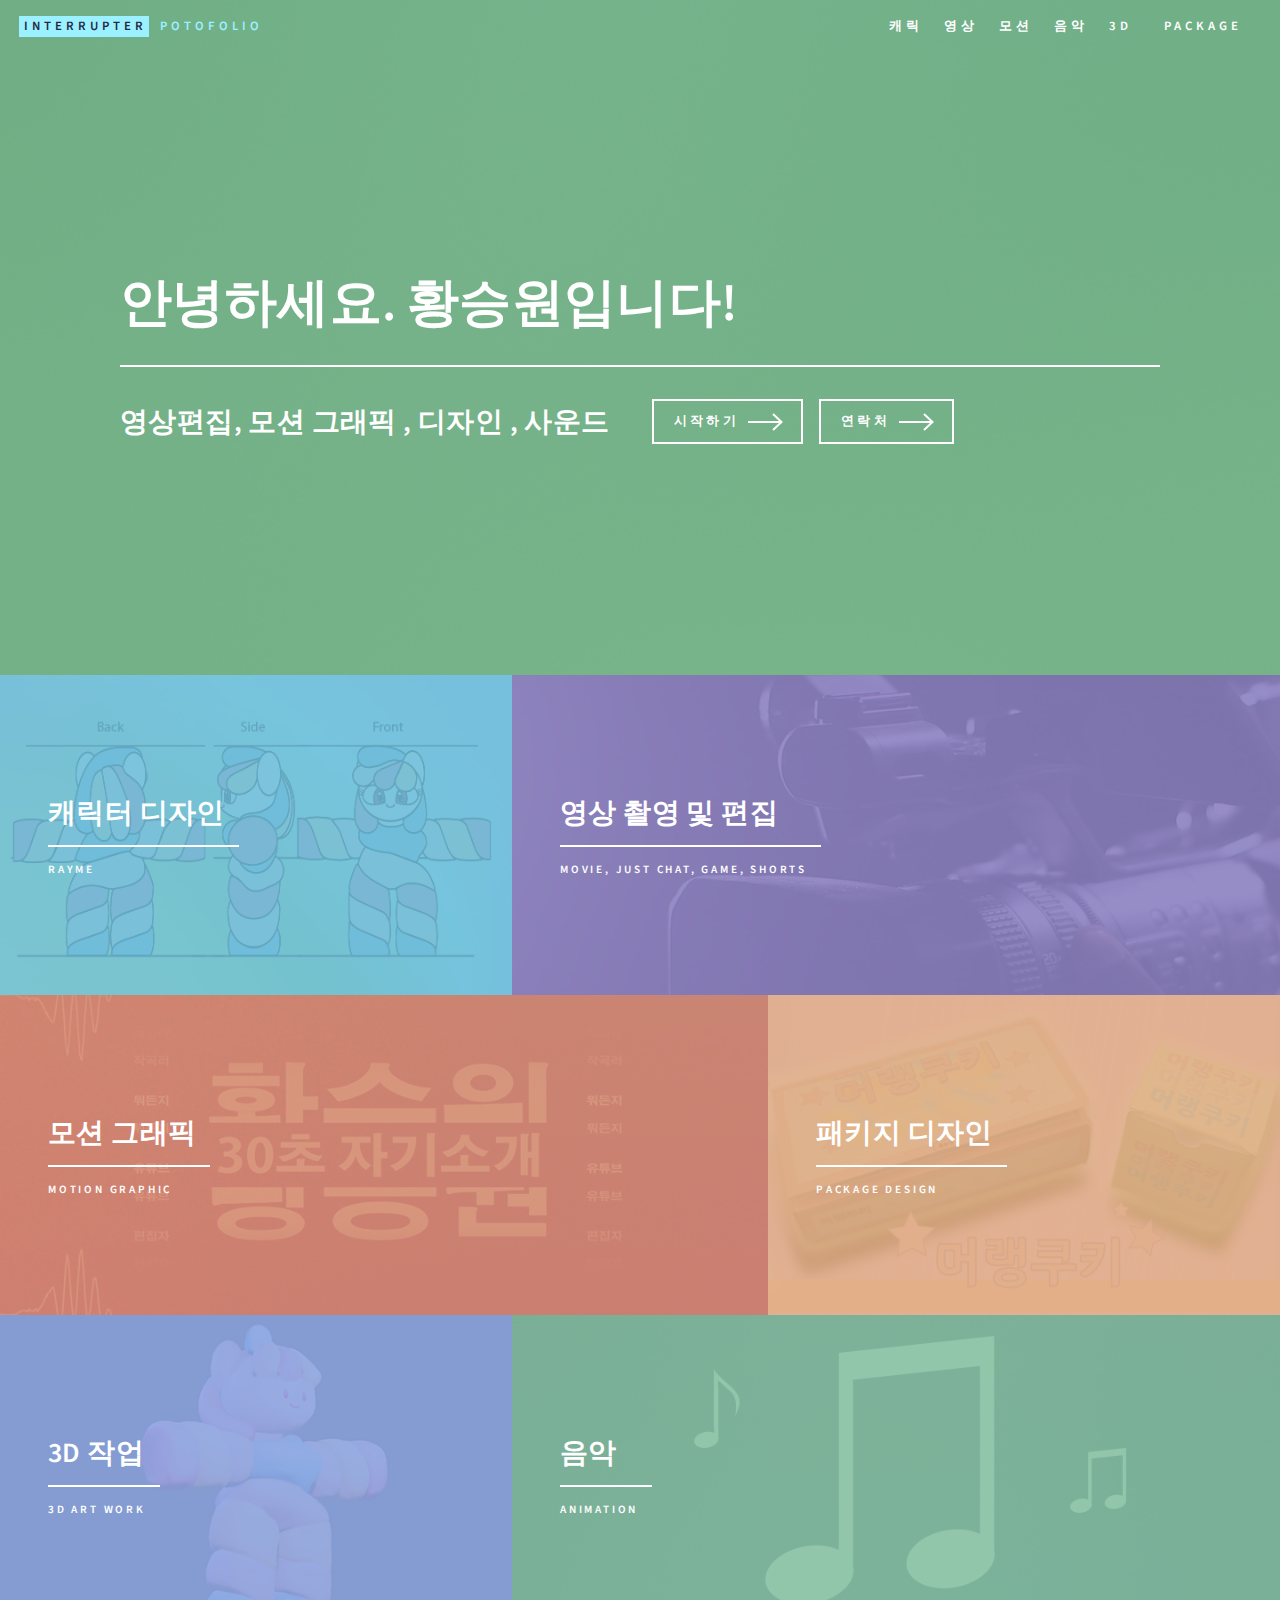
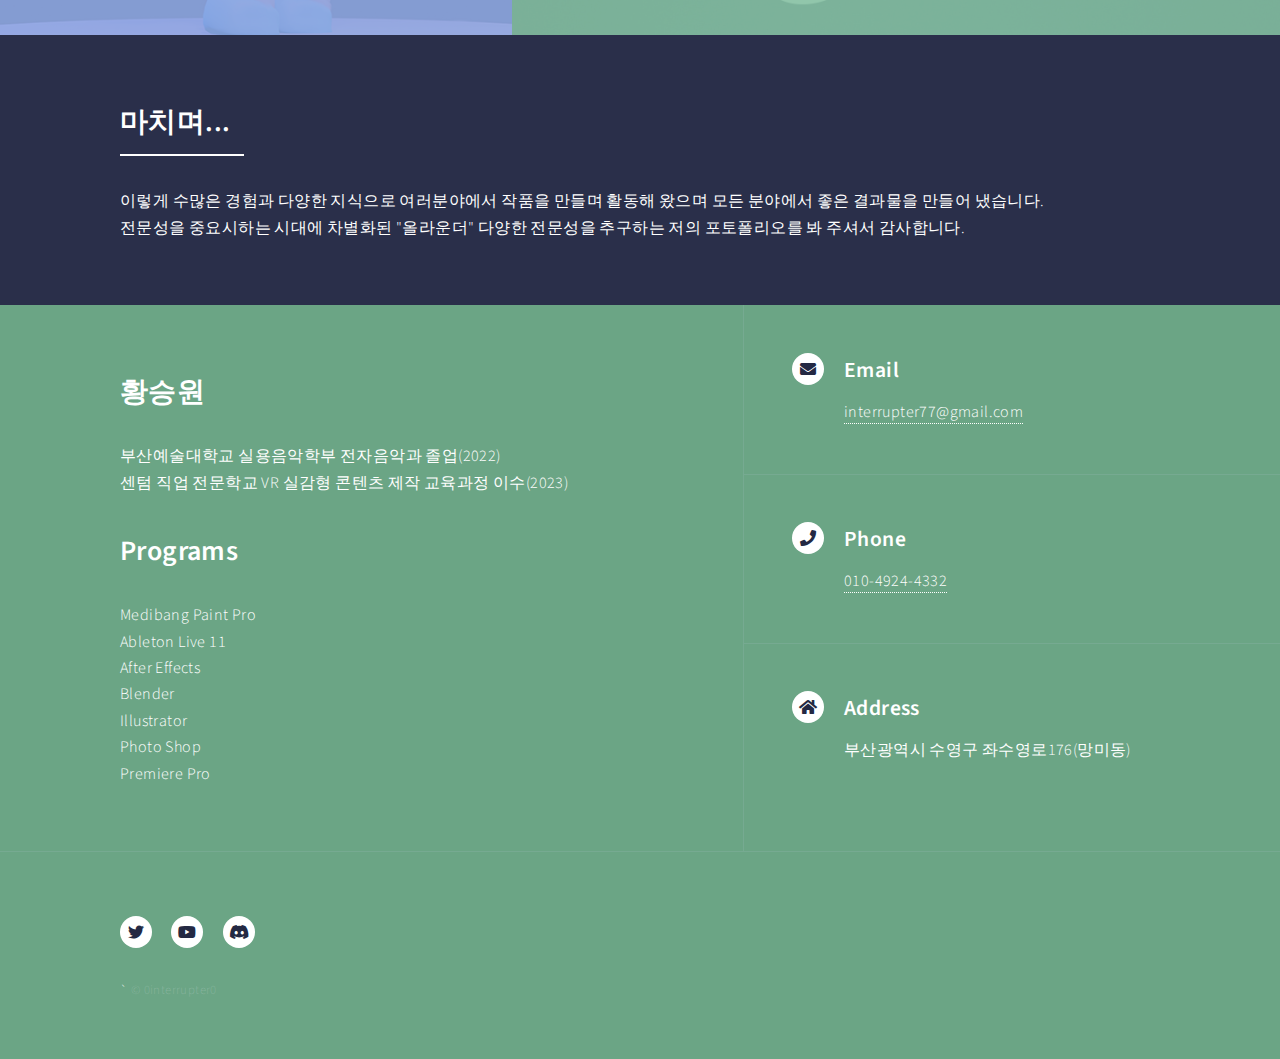
==== index.html @ 04df216f "up" ====
<!DOCTYPE HTML>
<!--
	Forty by HTML5 UP
	html5up.net | @ajlkn
	Free for personal and commercial use under the CCA 3.0 license (html5up.net/license)
-->
<html>
	<head>
		<title>Potofolio</title>
		<meta charset="utf-8" />
		<meta name="viewport" content="width=device-width, initial-scale=1, user-scalable=no" />
		<link rel="stylesheet" href="assets/css/main.css" />
		<noscript><link rel="stylesheet" href="assets/css/noscript.css" /></noscript>
	</head>
	<body class="is-preload">

		<!-- Wrapper -->
			<div id="wrapper">

				<!-- Header -->
					<header id="header" class="alt">
						<a href="index.html" class="logo"><strong>Interrupter</strong> <span>Potofolio</span></a>
						<nav >
						<a href="landing1.html" class="me"><span>캐릭</span></a>
						<a href="landing2.html" class="me"><span>영상</span></a>
						<a href="landing3.html" class="me"><span>모션</span></a>
						<!-- <a href="landing6.html" class="me"><span>음악</span></a> -->
						<a href="landing6.html" class="me"><span>음악</span></a>
						<a href="landing5.html" class="me"><span>3D</span></a>
						<a href="landing4.html" class="me"><span>Package</span></a>

							<a href=""></a>
						</nav>
					</header>

				<!-- Menu -->
					<nav id="menu">
						<ul class="links">
							<li><a href="index.html">Home</a></li>
							<li><a href="landing.html">Landing</a></li>
							<li><a href="generic.html">Generic</a></li>
							<li><a href="elements.html">Elements</a></li>
						</ul>
						<ul class="actions stacked">
							<li><a href="#" class="button primary fit">Get Started</a></li>
							<li><a href="#" class="button fit">Log In</a></li>
						</ul>
					</nav>

				<!-- Banner -->
					<section id="banner" class="major">
						<div class="inner">
							<header class="major">
								<h1>안녕하세요. 황승원입니다!</h1>
							</header>
							<div class="content">
								<h2>영상편집, 모션 그래픽 , 디자인 , 사운드</h2>
								<ul class="actions">
									<li><a href="#one" class="button next scrolly">시작하기</a></li>
									<li><a href="#contact" class="button next scrolly">연락처</a></li>
								</ul>
							</div>
						</div>
					</section>

				<!-- Main -->
					<div id="main">

						<!-- One -->
							<section id="one" class="tiles">
								<article>
									<span class="image">
										<img src="images/pic01.jpg" alt="" />
									</span>
									<header class="major">
										<h3><a href="landing1.html" class="link">캐릭터 디자인</a></h3>
										<p>Rayme</p>
									</header>
								</article>
								<article>
									<span class="image">
										<img src="images/pic02.jpg" alt="" />
									</span>
									<header class="major">
										<h3><a href="landing2.html" class="link">영상 촬영 및 편집</a></h3>
										<p>Movie, Just chat, Game, Shorts </p>
									</header>
								</article>
								<article>
									<span class="image">
										<img src="images/pic03.jpg" alt="" />
									</span>
									<header class="major">
										<h3><a href="landing3.html" class="link">모션 그래픽</a></h3>
										<p>Motion Graphic</p>
									</header>
								</article>
								<article>
									<span class="image">
										<img src="images/pic04.jpg" alt="" />
									</span>
									<header class="major">
										<h3><a href="landing4.html" class="link">패키지 디자인</a></h3>
										<p>Package Design</p>
									</header>
								</article>
								<article>
									<span class="image">
										<img src="images/pic05.jpg" alt="" />
									</span>
									<header class="major">
										<h3><a href="landing5.html" class="link">3D 작업</a></h3>
										<p>3D Art Work</p>
									</header>
								</article>
								<article>
									<span class="image">
										<img src="images/pic06.jpg" alt="" />
									</span>
									<header class="major">
										<h3><a href="landing6
											.html" class="link">음악</a></h3>
										<p>Animation</p>
									</header>
								</article>
							</section>

						<!-- Two -->
							<section id="two">
								<div class="inner">
									<header class="major">
										<h2>마치며...</h2>
									</header>
									<p>이렇게 수많은 경험과 다양한 지식으로 여러분야에서 작품을 만들며 활동해 왔으며 모든 분야에서 좋은 결과물을 만들어 냈습니다. <br>전문성을 중요시하는 시대에 차별화된 "올라운더" 다양한 전문성을 추구하는 저의 포토폴리오를 봐 주셔서 감사합니다.</p>
								</div>
							</section>

					</div>

				<!-- Contact -->
					<section id="contact">
						<div class="inner">
							<section>
								<form method="post" action="#">
									<h2>황승원</h2>
									<p>부산예술대학교 실용음악학부 전자음악과 졸업(2022)<br>센텀 직업 전문학교 VR 실감형 콘텐츠 제작 교육과정 이수(2023)</p>
									<h2>Programs</h2>
									<p>Medibang Paint Pro<br>Ableton Live 11<br>After Effects<br>Blender<br>Illustrator<br>Photo Shop<br>Premiere Pro</p>	
								</form>
							</section>
							<section class="split">
								<section>
									<div class="contact-method">
										<span class="icon solid alt fa-envelope"></span>
										<h3>Email</h3>
										<a class="email" onclick="copyTextToClipboard('interrupter77@gmail.com')">interrupter77@gmail.com</a>
									</div>
								</section>
								<section>
									<div class="contact-method">
										<span class="icon solid alt fa-phone"></span>
										<h3>Phone</h3>
										<a href="#" onclick="copyTextToClipboard('010-4924-4332'); return false;">010-4924-4332</a>
									</div>
								</section>
								<section>
									<div class="contact-method">
										<span class="icon solid alt fa-home"></span>
										<h3>Address</h3>
										<span>부산광역시 수영구 좌수영로176(망미동)</span>
									</div>
								</section>
							</section>
						</div>
					</section>

				<!-- Footer -->
					<footer id="footer">
						<div class="inner">
							<ul class="icons">
								<li><a href="https://twitter.com/0interrupter0" target="_blank" class="icon brands alt fa-twitter"><span class="label">Twitter</span></a></li>
								<li><a href="https://www.youtube.com/@interrupter0" target="_blank" class="icon brands alt fa-youtube"><span class="label">youtube</span></a></li>
								<li><a class="icon brands alt fa-discord"><span class="label">discord</span></a></li>
								<!-- <li><button id="myButton">복사</button></li> -->
							</ul>
							<ul class="copyright">`
								<li>&copy; 0interrupter0</li>
							</ul>
						</div>
					</footer>

			</div>

		<!-- Scripts -->
			<script src="assets/js/jquery.min.js"></script>
			<script src="assets/js/jquery.scrolly.min.js"></script>
			<script src="assets/js/jquery.scrollex.min.js"></script>
			<script src="assets/js/browser.min.js"></script>
			<script src="assets/js/breakpoints.min.js"></script>
			<script src="assets/js/util.js"></script>
			<script src="assets/js/main.js"></script>
			<script>
			document.querySelector(".icon.brands.alt.fa-discord").onclick = () => {
  			window.navigator.clipboard.writeText("Interrupter#1141").then(() => {
    		alert("디스코드 친구 추가 코드 'Interrupter#1141'가 클립보드에 복사되었습니다!");
				  });
				};
			  </script>			
	
	<script>
		function copyTextToClipboard(text) {
			const isMobile = /iPhone|iPad|iPod|Android/i.test(navigator.userAgent);
			
			if (isMobile) {
				window.location.href = "tel:" + text;
			} else {
				navigator.clipboard.writeText(text).then(function() {
					alert("'" + text + "'가 클립보드에 복사되었습니다!");
				}, function(err) {
					console.error('텍스트 복사 실패: ', err);
				});
			}
		}
	</script>

	</body>
</html>
---- assets/css/main.css ----
@import url(fontawesome-all.min.css);
@import url("https://fonts.googleapis.com/css?family=Source+Sans+Pro:300,300italic,600,600italic");

/*
	Forty by HTML5 UP
	html5up.net | @ajlkn
	Free for personal and commercial use under the CCA 3.0 license (html5up.net/license)
*/

video {
	width: 100%; /* 영상의 가로 너비를 100%로 설정 */
	height: auto; /* 세로 높이를 자동으로 조정하여 가로 너비에 맞춤 */
}

html, body, div, span, applet, object,
iframe, h1, h2, h3, h4, h5, h6, p, blockquote,
pre, a, abbr, acronym, address, big, cite,
code, del, dfn, em, img, ins, kbd, q, s, samp,
small, strike, strong, sub, sup, tt, var, b,
u, i, center, dl, dt, dd, ol, ul, li, fieldset,
form, label, legend, table, caption, tbody,
tfoot, thead, tr, th, td, article, aside,
canvas, details, embed, figure, figcaption,
footer, header, hgroup, menu, nav, output, ruby,
section, summary, time, mark, audio, video {
	margin: 0;
	padding: 0;
	border: 0;
	font-size: 100%;
	font: inherit;
	vertical-align: baseline;}

article, aside, details, figcaption, figure,
footer, header, hgroup, menu, nav, section {
	display: block;}

body {
	line-height: 1;
}

ol, ul {
	list-style: none;
}

blockquote, q {
	quotes: none;
}

	blockquote:before, blockquote:after, q:before, q:after {
		content: '';
		content: none;
	}

table {
	border-collapse: collapse;
	border-spacing: 0;
}

body {
	-webkit-text-size-adjust: none;
}

mark {
	background-color: transparent;
	color: inherit;
}

input::-moz-focus-inner {
	border: 0;
	padding: 0;
}

input, select, textarea {
	-moz-appearance: none;
	-webkit-appearance: none;
	-ms-appearance: none;
	appearance: none;
}
.me{
	min-width: 55px;
}
/* Basic */

	@-ms-viewport {
		width: device-width;
	}

	body {
		-ms-overflow-style: scrollbar;
	}

	@media screen and (max-width: 480px) {

		html, body {
			min-width: 320px;
		}

	}

	html {
		box-sizing: border-box;
	}

	*, *:before, *:after {
		box-sizing: inherit;
	}

	body {
		background: #6ba585;
	}

		body.is-preload *, body.is-preload *:before, body.is-preload *:after {
			-moz-animation: none !important;
			-webkit-animation: none !important;
			-ms-animation: none !important;
			animation: none !important;
			-moz-transition: none !important;
			-webkit-transition: none !important;
			-ms-transition: none !important;
			transition: none !important;
		}

/* Type */

	body, input, select, textarea {
		color: #ffffff;
		font-family: "Source Sans Pro", Helvetica, sans-serif;
		font-size: 17pt;
		font-weight: 300;
		letter-spacing: 0.025em;
		line-height: 1.65;
	}

		@media screen and (max-width: 1680px) {

			body, input, select, textarea {
				font-size: 14pt;
			}

		}

		@media screen and (max-width: 1280px) {

			body, input, select, textarea {
				font-size: 12pt;
			}

		}

		@media screen and (max-width: 360px) {

			body, input, select, textarea {
				font-size: 11pt;
			}

		}

	a {
		-moz-transition: color 0.2s ease-in-out, border-bottom-color 0.2s ease-in-out;
		-webkit-transition: color 0.2s ease-in-out, border-bottom-color 0.2s ease-in-out;
		-ms-transition: color 0.2s ease-in-out, border-bottom-color 0.2s ease-in-out;
		transition: color 0.2s ease-in-out, border-bottom-color 0.2s ease-in-out;
		border-bottom: dotted 1px;
		color: inherit;
		text-decoration: none;
	}

		a:hover {
			border-bottom-color: transparent;
			color: #9bf1ff !important;
		}

		a:active {
			color: #53e3fb !important;
		}

	strong, b {
		color: #ffffff;
		font-weight: 600;
	}

	em, i {
		font-style: italic;
	}

	p {
		margin: 0 0 2em 0;
	}

	h1, h2, h3, h4, h5, h6 {
		color: #ffffff;
		font-weight: 600;
		line-height: 1.65;
		margin: 0 0 1em 0;
	}

		h1 a, h2 a, h3 a, h4 a, h5 a, h6 a {
			color: inherit;
			border-bottom: 0;
		}

	h1 {
		font-size: 2.5em;
	}

	h2 {
		font-size: 1.75em;
	}

	h3 {
		font-size: 1.35em;
	}

	h4 {
		font-size: 1.1em;
	}

	h5 {
		font-size: 0.9em;
	}

	h6 {
		font-size: 0.7em;
	}

	@media screen and (max-width: 736px) {

		h1 {
			font-size: 2em;
		}

		h2 {
			font-size: 1.5em;
		}

		h3 {
			font-size: 1.25em;
		}

	}

	sub {
		font-size: 0.8em;
		position: relative;
		top: 0.5em;
	}

	sup {
		font-size: 0.8em;
		position: relative;
		top: -0.5em;
	}

	blockquote {
		border-left: solid 4px rgba(212, 212, 255, 0.1);
		font-style: italic;
		margin: 0 0 2em 0;
		padding: 0.5em 0 0.5em 2em;
	}

	code {
		background: rgba(212, 212, 255, 0.035);
		font-family: "Courier New", monospace;
		font-size: 0.9em;
		margin: 0 0.25em;
		padding: 0.25em 0.65em;
	}

	pre {
		-webkit-overflow-scrolling: touch;
		font-family: "Courier New", monospace;
		font-size: 0.9em;
		margin: 0 0 2em 0;
	}

		pre code {
			display: block;
			line-height: 1.75;
			padding: 1em 1.5em;
			overflow-x: auto;
		}

	hr {
		border: 0;
		border-bottom: solid 1px rgba(212, 212, 255, 0.1);
		margin: 2em 0;
	}

		hr.major {
			margin: 3em 0;
		}

	.align-left {
		text-align: left;
	}

	.align-center {
		text-align: center;
	}

	.align-right {
		text-align: right;
	}

/* Row */

	.row {
		display: flex;
		flex-wrap: wrap;
		box-sizing: border-box;
		align-items: stretch;
	}

		.row > * {
			box-sizing: border-box;
		}

		.row.gtr-uniform > * > :last-child {
			margin-bottom: 0;
		}

		.row.aln-left {
			justify-content: flex-start;
		}

		.row.aln-center {
			justify-content: center;
		}

		.row.aln-right {
			justify-content: flex-end;
		}

		.row.aln-top {
			align-items: flex-start;
		}

		.row.aln-middle {
			align-items: center;
		}

		.row.aln-bottom {
			align-items: flex-end;
		}

		.row > .imp {
			order: -1;
		}

		.row > .col-1 {
			width: 8.33333%;
		}

		.row > .off-1 {
			margin-left: 8.33333%;
		}

		.row > .col-2 {
			width: 16.66667%;
		}

		.row > .off-2 {
			margin-left: 16.66667%;
		}

		.row > .col-3 {
			width: 25%;
		}

		.row > .off-3 {
			margin-left: 25%;
		}

		.row > .col-4 {
			width: 33.33333%;
		}

		.row > .off-4 {
			margin-left: 33.33333%;
		}

		.row > .col-5 {
			width: 41.66667%;
		}

		.row > .off-5 {
			margin-left: 41.66667%;
		}

		.row > .col-6 {
			width: 50%;
		}

		.row > .off-6 {
			margin-left: 50%;
		}

		.row > .col-7 {
			width: 58.33333%;
		}

		.row > .off-7 {
			margin-left: 58.33333%;
		}

		.row > .col-8 {
			width: 66.66667%;
		}

		.row > .off-8 {
			margin-left: 66.66667%;
		}

		.row > .col-9 {
			width: 75%;
		}

		.row > .off-9 {
			margin-left: 75%;
		}

		.row > .col-10 {
			width: 83.33333%;
		}

		.row > .off-10 {
			margin-left: 83.33333%;
		}

		.row > .col-11 {
			width: 91.66667%;
		}

		.row > .off-11 {
			margin-left: 91.66667%;
		}

		.row > .col-12 {
			width: 100%;
		}

		.row > .off-12 {
			margin-left: 100%;
		}

		.row.gtr-0 {
			margin-top: 0;
			margin-left: 0em;
		}

			.row.gtr-0 > * {
				padding: 0 0 0 0em;
			}

			.row.gtr-0.gtr-uniform {
				margin-top: 0em;
			}

				.row.gtr-0.gtr-uniform > * {
					padding-top: 0em;
				}

		.row.gtr-25 {
			margin-top: 0;
			margin-left: -0.5em;
		}

			.row.gtr-25 > * {
				padding: 0 0 0 0.5em;
			}

			.row.gtr-25.gtr-uniform {
				margin-top: -0.5em;
			}

				.row.gtr-25.gtr-uniform > * {
					padding-top: 0.5em;
				}

		.row.gtr-50 {
			margin-top: 0;
			margin-left: -1em;
		}

			.row.gtr-50 > * {
				padding: 0 0 0 1em;
			}

			.row.gtr-50.gtr-uniform {
				margin-top: -1em;
			}

				.row.gtr-50.gtr-uniform > * {
					padding-top: 1em;
				}

		.row {
			margin-top: 0;
			margin-left: -2em;
		}

			.row > * {
				padding: 0 0 0 2em;
			}

			.row.gtr-uniform {
				margin-top: -2em;
			}

				.row.gtr-uniform > * {
					padding-top: 2em;
				}

		.row.gtr-150 {
			margin-top: 0;
			margin-left: -3em;
		}

			.row.gtr-150 > * {
				padding: 0 0 0 3em;
			}

			.row.gtr-150.gtr-uniform {
				margin-top: -3em;
			}

				.row.gtr-150.gtr-uniform > * {
					padding-top: 3em;
				}

		.row.gtr-200 {
			margin-top: 0;
			margin-left: -4em;
		}

			.row.gtr-200 > * {
				padding: 0 0 0 4em;
			}

			.row.gtr-200.gtr-uniform {
				margin-top: -4em;
			}

				.row.gtr-200.gtr-uniform > * {
					padding-top: 4em;
				}

		@media screen and (max-width: 1680px) {

			.row {
				display: flex;
				flex-wrap: wrap;
				box-sizing: border-box;
				align-items: stretch;
			}

				.row > * {
					box-sizing: border-box;
				}

				.row.gtr-uniform > * > :last-child {
					margin-bottom: 0;
				}

				.row.aln-left {
					justify-content: flex-start;
				}

				.row.aln-center {
					justify-content: center;
				}

				.row.aln-right {
					justify-content: flex-end;
				}

				.row.aln-top {
					align-items: flex-start;
				}

				.row.aln-middle {
					align-items: center;
				}

				.row.aln-bottom {
					align-items: flex-end;
				}

				.row > .imp-xlarge {
					order: -1;
				}

				.row > .col-1-xlarge {
					width: 8.33333%;
				}

				.row > .off-1-xlarge {
					margin-left: 8.33333%;
				}

				.row > .col-2-xlarge {
					width: 16.66667%;
				}

				.row > .off-2-xlarge {
					margin-left: 16.66667%;
				}

				.row > .col-3-xlarge {
					width: 25%;
				}

				.row > .off-3-xlarge {
					margin-left: 25%;
				}

				.row > .col-4-xlarge {
					width: 33.33333%;
				}

				.row > .off-4-xlarge {
					margin-left: 33.33333%;
				}

				.row > .col-5-xlarge {
					width: 41.66667%;
				}

				.row > .off-5-xlarge {
					margin-left: 41.66667%;
				}

				.row > .col-6-xlarge {
					width: 50%;
				}

				.row > .off-6-xlarge {
					margin-left: 50%;
				}

				.row > .col-7-xlarge {
					width: 58.33333%;
				}

				.row > .off-7-xlarge {
					margin-left: 58.33333%;
				}

				.row > .col-8-xlarge {
					width: 66.66667%;
				}

				.row > .off-8-xlarge {
					margin-left: 66.66667%;
				}

				.row > .col-9-xlarge {
					width: 75%;
				}

				.row > .off-9-xlarge {
					margin-left: 75%;
				}

				.row > .col-10-xlarge {
					width: 83.33333%;
				}

				.row > .off-10-xlarge {
					margin-left: 83.33333%;
				}

				.row > .col-11-xlarge {
					width: 91.66667%;
				}

				.row > .off-11-xlarge {
					margin-left: 91.66667%;
				}

				.row > .col-12-xlarge {
					width: 100%;
				}

				.row > .off-12-xlarge {
					margin-left: 100%;
				}

				.row.gtr-0 {
					margin-top: 0;
					margin-left: 0em;
				}

					.row.gtr-0 > * {
						padding: 0 0 0 0em;
					}

					.row.gtr-0.gtr-uniform {
						margin-top: 0em;
					}

						.row.gtr-0.gtr-uniform > * {
							padding-top: 0em;
						}

				.row.gtr-25 {
					margin-top: 0;
					margin-left: -0.5em;
				}

					.row.gtr-25 > * {
						padding: 0 0 0 0.5em;
					}

					.row.gtr-25.gtr-uniform {
						margin-top: -0.5em;
					}

						.row.gtr-25.gtr-uniform > * {
							padding-top: 0.5em;
						}

				.row.gtr-50 {
					margin-top: 0;
					margin-left: -1em;
				}

					.row.gtr-50 > * {
						padding: 0 0 0 1em;
					}

					.row.gtr-50.gtr-uniform {
						margin-top: -1em;
					}

						.row.gtr-50.gtr-uniform > * {
							padding-top: 1em;
						}

				.row {
					margin-top: 0;
					margin-left: -2em;
				}

					.row > * {
						padding: 0 0 0 2em;
					}

					.row.gtr-uniform {
						margin-top: -2em;
					}

						.row.gtr-uniform > * {
							padding-top: 2em;
						}

				.row.gtr-150 {
					margin-top: 0;
					margin-left: -3em;
				}

					.row.gtr-150 > * {
						padding: 0 0 0 3em;
					}

					.row.gtr-150.gtr-uniform {
						margin-top: -3em;
					}

						.row.gtr-150.gtr-uniform > * {
							padding-top: 3em;
						}

				.row.gtr-200 {
					margin-top: 0;
					margin-left: -4em;
				}

					.row.gtr-200 > * {
						padding: 0 0 0 4em;
					}

					.row.gtr-200.gtr-uniform {
						margin-top: -4em;
					}

						.row.gtr-200.gtr-uniform > * {
							padding-top: 4em;
						}

		}

		@media screen and (max-width: 1280px) {

			.row {
				display: flex;
				flex-wrap: wrap;
				box-sizing: border-box;
				align-items: stretch;
			}

				.row > * {
					box-sizing: border-box;
				}

				.row.gtr-uniform > * > :last-child {
					margin-bottom: 0;
				}

				.row.aln-left {
					justify-content: flex-start;
				}

				.row.aln-center {
					justify-content: center;
				}

				.row.aln-right {
					justify-content: flex-end;
				}

				.row.aln-top {
					align-items: flex-start;
				}

				.row.aln-middle {
					align-items: center;
				}

				.row.aln-bottom {
					align-items: flex-end;
				}

				.row > .imp-large {
					order: -1;
				}

				.row > .col-1-large {
					width: 8.33333%;
				}

				.row > .off-1-large {
					margin-left: 8.33333%;
				}

				.row > .col-2-large {
					width: 16.66667%;
				}

				.row > .off-2-large {
					margin-left: 16.66667%;
				}

				.row > .col-3-large {
					width: 25%;
				}

				.row > .off-3-large {
					margin-left: 25%;
				}

				.row > .col-4-large {
					width: 33.33333%;
				}

				.row > .off-4-large {
					margin-left: 33.33333%;
				}

				.row > .col-5-large {
					width: 41.66667%;
				}

				.row > .off-5-large {
					margin-left: 41.66667%;
				}

				.row > .col-6-large {
					width: 50%;
				}

				.row > .off-6-large {
					margin-left: 50%;
				}

				.row > .col-7-large {
					width: 58.33333%;
				}

				.row > .off-7-large {
					margin-left: 58.33333%;
				}

				.row > .col-8-large {
					width: 66.66667%;
				}

				.row > .off-8-large {
					margin-left: 66.66667%;
				}

				.row > .col-9-large {
					width: 75%;
				}

				.row > .off-9-large {
					margin-left: 75%;
				}

				.row > .col-10-large {
					width: 83.33333%;
				}

				.row > .off-10-large {
					margin-left: 83.33333%;
				}

				.row > .col-11-large {
					width: 91.66667%;
				}

				.row > .off-11-large {
					margin-left: 91.66667%;
				}

				.row > .col-12-large {
					width: 100%;
				}

				.row > .off-12-large {
					margin-left: 100%;
				}

				.row.gtr-0 {
					margin-top: 0;
					margin-left: 0em;
				}

					.row.gtr-0 > * {
						padding: 0 0 0 0em;
					}

					.row.gtr-0.gtr-uniform {
						margin-top: 0em;
					}

						.row.gtr-0.gtr-uniform > * {
							padding-top: 0em;
						}

				.row.gtr-25 {
					margin-top: 0;
					margin-left: -0.375em;
				}

					.row.gtr-25 > * {
						padding: 0 0 0 0.375em;
					}

					.row.gtr-25.gtr-uniform {
						margin-top: -0.375em;
					}

						.row.gtr-25.gtr-uniform > * {
							padding-top: 0.375em;
						}

				.row.gtr-50 {
					margin-top: 0;
					margin-left: -0.75em;
				}

					.row.gtr-50 > * {
						padding: 0 0 0 0.75em;
					}

					.row.gtr-50.gtr-uniform {
						margin-top: -0.75em;
					}

						.row.gtr-50.gtr-uniform > * {
							padding-top: 0.75em;
						}

				.row {
					margin-top: 0;
					margin-left: -1.5em;
				}

					.row > * {
						padding: 0 0 0 1.5em;
					}

					.row.gtr-uniform {
						margin-top: -1.5em;
					}

						.row.gtr-uniform > * {
							padding-top: 1.5em;
						}

				.row.gtr-150 {
					margin-top: 0;
					margin-left: -2.25em;
				}

					.row.gtr-150 > * {
						padding: 0 0 0 2.25em;
					}

					.row.gtr-150.gtr-uniform {
						margin-top: -2.25em;
					}

						.row.gtr-150.gtr-uniform > * {
							padding-top: 2.25em;
						}

				.row.gtr-200 {
					margin-top: 0;
					margin-left: -3em;
				}

					.row.gtr-200 > * {
						padding: 0 0 0 3em;
					}

					.row.gtr-200.gtr-uniform {
						margin-top: -3em;
					}

						.row.gtr-200.gtr-uniform > * {
							padding-top: 3em;
						}

		}

		@media screen and (max-width: 980px) {

			.row {
				display: flex;
				flex-wrap: wrap;
				box-sizing: border-box;
				align-items: stretch;
			}

				.row > * {
					box-sizing: border-box;
				}

				.row.gtr-uniform > * > :last-child {
					margin-bottom: 0;
				}

				.row.aln-left {
					justify-content: flex-start;
				}

				.row.aln-center {
					justify-content: center;
				}

				.row.aln-right {
					justify-content: flex-end;
				}

				.row.aln-top {
					align-items: flex-start;
				}

				.row.aln-middle {
					align-items: center;
				}

				.row.aln-bottom {
					align-items: flex-end;
				}

				.row > .imp-medium {
					order: -1;
				}

				.row > .col-1-medium {
					width: 8.33333%;
				}

				.row > .off-1-medium {
					margin-left: 8.33333%;
				}

				.row > .col-2-medium {
					width: 16.66667%;
				}

				.row > .off-2-medium {
					margin-left: 16.66667%;
				}

				.row > .col-3-medium {
					width: 25%;
				}

				.row > .off-3-medium {
					margin-left: 25%;
				}

				.row > .col-4-medium {
					width: 33.33333%;
				}

				.row > .off-4-medium {
					margin-left: 33.33333%;
				}

				.row > .col-5-medium {
					width: 41.66667%;
				}

				.row > .off-5-medium {
					margin-left: 41.66667%;
				}

				.row > .col-6-medium {
					width: 50%;
				}

				.row > .off-6-medium {
					margin-left: 50%;
				}

				.row > .col-7-medium {
					width: 58.33333%;
				}

				.row > .off-7-medium {
					margin-left: 58.33333%;
				}

				.row > .col-8-medium {
					width: 66.66667%;
				}

				.row > .off-8-medium {
					margin-left: 66.66667%;
				}

				.row > .col-9-medium {
					width: 75%;
				}

				.row > .off-9-medium {
					margin-left: 75%;
				}

				.row > .col-10-medium {
					width: 83.33333%;
				}

				.row > .off-10-medium {
					margin-left: 83.33333%;
				}

				.row > .col-11-medium {
					width: 91.66667%;
				}

				.row > .off-11-medium {
					margin-left: 91.66667%;
				}

				.row > .col-12-medium {
					width: 100%;
				}

				.row > .off-12-medium {
					margin-left: 100%;
				}

				.row.gtr-0 {
					margin-top: 0;
					margin-left: 0em;
				}

					.row.gtr-0 > * {
						padding: 0 0 0 0em;
					}

					.row.gtr-0.gtr-uniform {
						margin-top: 0em;
					}

						.row.gtr-0.gtr-uniform > * {
							padding-top: 0em;
						}

				.row.gtr-25 {
					margin-top: 0;
					margin-left: -0.375em;
				}

					.row.gtr-25 > * {
						padding: 0 0 0 0.375em;
					}

					.row.gtr-25.gtr-uniform {
						margin-top: -0.375em;
					}

						.row.gtr-25.gtr-uniform > * {
							padding-top: 0.375em;
						}

				.row.gtr-50 {
					margin-top: 0;
					margin-left: -0.75em;
				}

					.row.gtr-50 > * {
						padding: 0 0 0 0.75em;
					}

					.row.gtr-50.gtr-uniform {
						margin-top: -0.75em;
					}

						.row.gtr-50.gtr-uniform > * {
							padding-top: 0.75em;
						}

				.row {
					margin-top: 0;
					margin-left: -1.5em;
				}

					.row > * {
						padding: 0 0 0 1.5em;
					}

					.row.gtr-uniform {
						margin-top: -1.5em;
					}

						.row.gtr-uniform > * {
							padding-top: 1.5em;
						}

				.row.gtr-150 {
					margin-top: 0;
					margin-left: -2.25em;
				}

					.row.gtr-150 > * {
						padding: 0 0 0 2.25em;
					}

					.row.gtr-150.gtr-uniform {
						margin-top: -2.25em;
					}

						.row.gtr-150.gtr-uniform > * {
							padding-top: 2.25em;
						}

				.row.gtr-200 {
					margin-top: 0;
					margin-left: -3em;
				}

					.row.gtr-200 > * {
						padding: 0 0 0 3em;
					}

					.row.gtr-200.gtr-uniform {
						margin-top: -3em;
					}

						.row.gtr-200.gtr-uniform > * {
							padding-top: 3em;
						}

		}

		@media screen and (max-width: 736px) {

			.row {
				display: flex;
				flex-wrap: wrap;
				box-sizing: border-box;
				align-items: stretch;
			}

				.row > * {
					box-sizing: border-box;
				}

				.row.gtr-uniform > * > :last-child {
					margin-bottom: 0;
				}

				.row.aln-left {
					justify-content: flex-start;
				}

				.row.aln-center {
					justify-content: center;
				}

				.row.aln-right {
					justify-content: flex-end;
				}

				.row.aln-top {
					align-items: flex-start;
				}

				.row.aln-middle {
					align-items: center;
				}

				.row.aln-bottom {
					align-items: flex-end;
				}

				.row > .imp-small {
					order: -1;
				}

				.row > .col-1-small {
					width: 8.33333%;
				}

				.row > .off-1-small {
					margin-left: 8.33333%;
				}

				.row > .col-2-small {
					width: 16.66667%;
				}

				.row > .off-2-small {
					margin-left: 16.66667%;
				}

				.row > .col-3-small {
					width: 25%;
				}

				.row > .off-3-small {
					margin-left: 25%;
				}

				.row > .col-4-small {
					width: 33.33333%;
				}

				.row > .off-4-small {
					margin-left: 33.33333%;
				}

				.row > .col-5-small {
					width: 41.66667%;
				}

				.row > .off-5-small {
					margin-left: 41.66667%;
				}

				.row > .col-6-small {
					width: 50%;
				}

				.row > .off-6-small {
					margin-left: 50%;
				}

				.row > .col-7-small {
					width: 58.33333%;
				}

				.row > .off-7-small {
					margin-left: 58.33333%;
				}

				.row > .col-8-small {
					width: 66.66667%;
				}

				.row > .off-8-small {
					margin-left: 66.66667%;
				}

				.row > .col-9-small {
					width: 75%;
				}

				.row > .off-9-small {
					margin-left: 75%;
				}

				.row > .col-10-small {
					width: 83.33333%;
				}

				.row > .off-10-small {
					margin-left: 83.33333%;
				}

				.row > .col-11-small {
					width: 91.66667%;
				}

				.row > .off-11-small {
					margin-left: 91.66667%;
				}

				.row > .col-12-small {
					width: 100%;
				}

				.row > .off-12-small {
					margin-left: 100%;
				}

				.row.gtr-0 {
					margin-top: 0;
					margin-left: 0em;
				}

					.row.gtr-0 > * {
						padding: 0 0 0 0em;
					}

					.row.gtr-0.gtr-uniform {
						margin-top: 0em;
					}

						.row.gtr-0.gtr-uniform > * {
							padding-top: 0em;
						}

				.row.gtr-25 {
					margin-top: 0;
					margin-left: -0.3125em;
				}

					.row.gtr-25 > * {
						padding: 0 0 0 0.3125em;
					}

					.row.gtr-25.gtr-uniform {
						margin-top: -0.3125em;
					}

						.row.gtr-25.gtr-uniform > * {
							padding-top: 0.3125em;
						}

				.row.gtr-50 {
					margin-top: 0;
					margin-left: -0.625em;
				}

					.row.gtr-50 > * {
						padding: 0 0 0 0.625em;
					}

					.row.gtr-50.gtr-uniform {
						margin-top: -0.625em;
					}

						.row.gtr-50.gtr-uniform > * {
							padding-top: 0.625em;
						}

				.row {
					margin-top: 0;
					margin-left: -1.25em;
				}

					.row > * {
						padding: 0 0 0 1.25em;
					}

					.row.gtr-uniform {
						margin-top: -1.25em;
					}

						.row.gtr-uniform > * {
							padding-top: 1.25em;
						}

				.row.gtr-150 {
					margin-top: 0;
					margin-left: -1.875em;
				}

					.row.gtr-150 > * {
						padding: 0 0 0 1.875em;
					}

					.row.gtr-150.gtr-uniform {
						margin-top: -1.875em;
					}

						.row.gtr-150.gtr-uniform > * {
							padding-top: 1.875em;
						}

				.row.gtr-200 {
					margin-top: 0;
					margin-left: -2.5em;
				}

					.row.gtr-200 > * {
						padding: 0 0 0 2.5em;
					}

					.row.gtr-200.gtr-uniform {
						margin-top: -2.5em;
					}

						.row.gtr-200.gtr-uniform > * {
							padding-top: 2.5em;
						}

		}

		@media screen and (max-width: 480px) {

			.row {
				display: flex;
				flex-wrap: wrap;
				box-sizing: border-box;
				align-items: stretch;
			}

				.row > * {
					box-sizing: border-box;
				}

				.row.gtr-uniform > * > :last-child {
					margin-bottom: 0;
				}

				.row.aln-left {
					justify-content: flex-start;
				}

				.row.aln-center {
					justify-content: center;
				}

				.row.aln-right {
					justify-content: flex-end;
				}

				.row.aln-top {
					align-items: flex-start;
				}

				.row.aln-middle {
					align-items: center;
				}

				.row.aln-bottom {
					align-items: flex-end;
				}

				.row > .imp-xsmall {
					order: -1;
				}

				.row > .col-1-xsmall {
					width: 8.33333%;
				}

				.row > .off-1-xsmall {
					margin-left: 8.33333%;
				}

				.row > .col-2-xsmall {
					width: 16.66667%;
				}

				.row > .off-2-xsmall {
					margin-left: 16.66667%;
				}

				.row > .col-3-xsmall {
					width: 25%;
				}

				.row > .off-3-xsmall {
					margin-left: 25%;
				}

				.row > .col-4-xsmall {
					width: 33.33333%;
				}

				.row > .off-4-xsmall {
					margin-left: 33.33333%;
				}

				.row > .col-5-xsmall {
					width: 41.66667%;
				}

				.row > .off-5-xsmall {
					margin-left: 41.66667%;
				}

				.row > .col-6-xsmall {
					width: 50%;
				}

				.row > .off-6-xsmall {
					margin-left: 50%;
				}

				.row > .col-7-xsmall {
					width: 58.33333%;
				}

				.row > .off-7-xsmall {
					margin-left: 58.33333%;
				}

				.row > .col-8-xsmall {
					width: 66.66667%;
				}

				.row > .off-8-xsmall {
					margin-left: 66.66667%;
				}

				.row > .col-9-xsmall {
					width: 75%;
				}

				.row > .off-9-xsmall {
					margin-left: 75%;
				}

				.row > .col-10-xsmall {
					width: 83.33333%;
				}

				.row > .off-10-xsmall {
					margin-left: 83.33333%;
				}

				.row > .col-11-xsmall {
					width: 91.66667%;
				}

				.row > .off-11-xsmall {
					margin-left: 91.66667%;
				}

				.row > .col-12-xsmall {
					width: 100%;
				}

				.row > .off-12-xsmall {
					margin-left: 100%;
				}

				.row.gtr-0 {
					margin-top: 0;
					margin-left: 0em;
				}

					.row.gtr-0 > * {
						padding: 0 0 0 0em;
					}

					.row.gtr-0.gtr-uniform {
						margin-top: 0em;
					}

						.row.gtr-0.gtr-uniform > * {
							padding-top: 0em;
						}

				.row.gtr-25 {
					margin-top: 0;
					margin-left: -0.3125em;
				}

					.row.gtr-25 > * {
						padding: 0 0 0 0.3125em;
					}

					.row.gtr-25.gtr-uniform {
						margin-top: -0.3125em;
					}

						.row.gtr-25.gtr-uniform > * {
							padding-top: 0.3125em;
						}

				.row.gtr-50 {
					margin-top: 0;
					margin-left: -0.625em;
				}

					.row.gtr-50 > * {
						padding: 0 0 0 0.625em;
					}

					.row.gtr-50.gtr-uniform {
						margin-top: -0.625em;
					}

						.row.gtr-50.gtr-uniform > * {
							padding-top: 0.625em;
						}

				.row {
					margin-top: 0;
					margin-left: -1.25em;
				}

					.row > * {
						padding: 0 0 0 1.25em;
					}

					.row.gtr-uniform {
						margin-top: -1.25em;
					}

						.row.gtr-uniform > * {
							padding-top: 1.25em;
						}

				.row.gtr-150 {
					margin-top: 0;
					margin-left: -1.875em;
				}

					.row.gtr-150 > * {
						padding: 0 0 0 1.875em;
					}

					.row.gtr-150.gtr-uniform {
						margin-top: -1.875em;
					}

						.row.gtr-150.gtr-uniform > * {
							padding-top: 1.875em;
						}

				.row.gtr-200 {
					margin-top: 0;
					margin-left: -2.5em;
				}

					.row.gtr-200 > * {
						padding: 0 0 0 2.5em;
					}

					.row.gtr-200.gtr-uniform {
						margin-top: -2.5em;
					}

						.row.gtr-200.gtr-uniform > * {
							padding-top: 2.5em;
						}

		}

/* Section/Article */

	section.special, article.special {
		text-align: center;
	}

	header.major {
		width: -moz-max-content;
		width: -webkit-max-content;
		width: -ms-max-content;
		width: max-content;
		margin-bottom: 2em;
	}

		header.major > :first-child {
			margin-bottom: 0;
			width: calc(100% + 0.5em);
		}

			header.major > :first-child:after {
				content: '';
				background-color: #ffffff;
				display: block;
				height: 2px;
				margin: 0.325em 0 0.5em 0;
				width: 100%;
			}

		header.major > p {
			font-size: 0.7em;
			font-weight: 600;
			letter-spacing: 0.25em;
			margin-bottom: 0;
			text-transform: uppercase;
		}

		body.is-ie header.major > :first-child:after {
			max-width: 9em;
		}

		body.is-ie header.major > h1:after {
			max-width: 100% !important;
		}

	@media screen and (max-width: 736px) {

		header.major > p br {
			display: none;
		}

	}

/* Form */

	form {
		margin: 0 0 2em 0;
	}

		form > :last-child {
			margin-bottom: 0;
		}

		form > .fields {
			display: -moz-flex;
			display: -webkit-flex;
			display: -ms-flex;
			display: flex;
			-moz-flex-wrap: wrap;
			-webkit-flex-wrap: wrap;
			-ms-flex-wrap: wrap;
			flex-wrap: wrap;
			width: calc(100% + 3em);
			margin: -1.5em 0 2em -1.5em;
		}

			form > .fields > .field {
				-moz-flex-grow: 0;
				-webkit-flex-grow: 0;
				-ms-flex-grow: 0;
				flex-grow: 0;
				-moz-flex-shrink: 0;
				-webkit-flex-shrink: 0;
				-ms-flex-shrink: 0;
				flex-shrink: 0;
				padding: 1.5em 0 0 1.5em;
				width: calc(100% - 1.5em);
			}

				form > .fields > .field.half {
					width: calc(50% - 0.75em);
				}

				form > .fields > .field.third {
					width: calc(100%/3 - 0.5em);
				}

				form > .fields > .field.quarter {
					width: calc(25% - 0.375em);
				}

		@media screen and (max-width: 480px) {

			form > .fields {
				width: calc(100% + 3em);
				margin: -1.5em 0 2em -1.5em;
			}

				form > .fields > .field {
					padding: 1.5em 0 0 1.5em;
					width: calc(100% - 1.5em);
				}

					form > .fields > .field.half {
						width: calc(100% - 1.5em);
					}

					form > .fields > .field.third {
						width: calc(100% - 1.5em);
					}

					form > .fields > .field.quarter {
						width: calc(100% - 1.5em);
					}

		}

	label {
		color: #ffffff;
		display: block;
		font-size: 0.8em;
		font-weight: 600;
		letter-spacing: 0.25em;
		margin: 0 0 1em 0;
		text-transform: uppercase;
	}

	input[type="text"],
	input[type="password"],
	input[type="email"],
	input[type="tel"],
	input[type="search"],
	input[type="url"],
	select,
	textarea {
		-moz-appearance: none;
		-webkit-appearance: none;
		-ms-appearance: none;
		appearance: none;
		background: rgba(212, 212, 255, 0.035);
		border: none;
		border-radius: 0;
		color: inherit;
		display: block;
		outline: 0;
		padding: 0 1em;
		text-decoration: none;
		width: 100%;
	}

		input[type="text"]:invalid,
		input[type="password"]:invalid,
		input[type="email"]:invalid,
		input[type="tel"]:invalid,
		input[type="search"]:invalid,
		input[type="url"]:invalid,
		select:invalid,
		textarea:invalid {
			box-shadow: none;
		}

		input[type="text"]:focus,
		input[type="password"]:focus,
		input[type="email"]:focus,
		input[type="tel"]:focus,
		input[type="search"]:focus,
		input[type="url"]:focus,
		select:focus,
		textarea:focus {
			border-color: #9bf1ff;
			box-shadow: 0 0 0 2px #9bf1ff;
		}

	select {
		background-image: url("data:image/svg+xml;charset=utf8,%3Csvg xmlns='http://www.w3.org/2000/svg' width='40' height='40' preserveAspectRatio='none' viewBox='0 0 40 40'%3E%3Cpath d='M9.4,12.3l10.4,10.4l10.4-10.4c0.2-0.2,0.5-0.4,0.9-0.4c0.3,0,0.6,0.1,0.9,0.4l3.3,3.3c0.2,0.2,0.4,0.5,0.4,0.9 c0,0.4-0.1,0.6-0.4,0.9L20.7,31.9c-0.2,0.2-0.5,0.4-0.9,0.4c-0.3,0-0.6-0.1-0.9-0.4L4.3,17.3c-0.2-0.2-0.4-0.5-0.4-0.9 c0-0.4,0.1-0.6,0.4-0.9l3.3-3.3c0.2-0.2,0.5-0.4,0.9-0.4S9.1,12.1,9.4,12.3z' fill='rgba(212, 212, 255, 0.1)' /%3E%3C/svg%3E");
		background-size: 1.25rem;
		background-repeat: no-repeat;
		background-position: calc(100% - 1rem) center;
		height: 2.75em;
		padding-right: 2.75em;
		text-overflow: ellipsis;
	}

		select option {
			color: #ffffff;
			background: #242943;
		}

		select:focus::-ms-value {
			background-color: transparent;
		}

		select::-ms-expand {
			display: none;
		}

	input[type="text"],
	input[type="password"],
	input[type="email"],
	input[type="tel"],
	input[type="search"],
	input[type="url"],
	select {
		height: 2.75em;
	}

	textarea {
		padding: 0.75em 1em;
	}

	input[type="checkbox"],
	input[type="radio"] {
		-moz-appearance: none;
		-webkit-appearance: none;
		-ms-appearance: none;
		appearance: none;
		display: block;
		float: left;
		margin-right: -2em;
		opacity: 0;
		width: 1em;
		z-index: -1;
	}

		input[type="checkbox"] + label,
		input[type="radio"] + label {
			text-decoration: none;
			color: #ffffff;
			cursor: pointer;
			display: inline-block;
			font-weight: 300;
			padding-left: 2.65em;
			padding-right: 0.75em;
			position: relative;
		}

			input[type="checkbox"] + label:before,
			input[type="radio"] + label:before {
				-moz-osx-font-smoothing: grayscale;
				-webkit-font-smoothing: antialiased;
				display: inline-block;
				font-style: normal;
				font-variant: normal;
				text-rendering: auto;
				line-height: 1;
				text-transform: none !important;
				font-family: 'Font Awesome 5 Free';
				font-weight: 900;
			}

			input[type="checkbox"] + label:before,
			input[type="radio"] + label:before {
				background: rgba(212, 212, 255, 0.035);
				content: '';
				display: inline-block;
				font-size: 0.8em;
				height: 2.0625em;
				left: 0;
				letter-spacing: 0;
				line-height: 2.0625em;
				position: absolute;
				text-align: center;
				top: 0;
				width: 2.0625em;
			}

		input[type="checkbox"]:checked + label:before,
		input[type="radio"]:checked + label:before {
			background: #ffffff;
			border-color: #9bf1ff;
			content: '\f00c';
			color: #242943;
		}

		input[type="checkbox"]:focus + label:before,
		input[type="radio"]:focus + label:before {
			box-shadow: 0 0 0 2px #9bf1ff;
		}

	input[type="radio"] + label:before {
		border-radius: 100%;
	}

	::-webkit-input-placeholder {
		color: rgba(244, 244, 255, 0.2) !important;
		opacity: 1.0;
	}

	:-moz-placeholder {
		color: rgba(244, 244, 255, 0.2) !important;
		opacity: 1.0;
	}

	::-moz-placeholder {
		color: rgba(244, 244, 255, 0.2) !important;
		opacity: 1.0;
	}

	:-ms-input-placeholder {
		color: rgba(244, 244, 255, 0.2) !important;
		opacity: 1.0;
	}

/* Box */

	.box {
		border: solid 1px rgba(212, 212, 255, 0.1);
		margin-bottom: 2em;
		padding: 1.5em;
	}

		.box > :last-child,
		.box > :last-child > :last-child,
		.box > :last-child > :last-child > :last-child {
			margin-bottom: 0;
		}

		.box.alt {
			border: 0;
			border-radius: 0;
			padding: 0;
		}

/* Icon */

	.icon {
		text-decoration: none;
		border-bottom: none;
		position: relative;
	}

		.icon:before {
			-moz-osx-font-smoothing: grayscale;
			-webkit-font-smoothing: antialiased;
			display: inline-block;
			font-style: normal;
			font-variant: normal;
			text-rendering: auto;
			line-height: 1;
			text-transform: none !important;
			font-family: 'Font Awesome 5 Free';
			font-weight: 400;
		}

		.icon > .label {
			display: none;
		}

		.icon:before {
			line-height: inherit;
		}

		.icon.solid:before {
			font-weight: 900;
		}

		.icon.brands:before {
			font-family: 'Font Awesome 5 Brands';
		}

		.icon.alt:before {
			background-color: #ffffff;
			border-radius: 100%;
			color: #242943;
			display: inline-block;
			height: 2em;
			line-height: 2em;
			text-align: center;
			width: 2em;
		}

	a.icon.alt:before {
		-moz-transition: background-color 0.2s ease-in-out;
		-webkit-transition: background-color 0.2s ease-in-out;
		-ms-transition: background-color 0.2s ease-in-out;
		transition: background-color 0.2s ease-in-out;
	}

	a.icon.alt:hover:before {
		background-color: #6fc3df;
	}

	a.icon.alt:active:before {
		background-color: #37a6cb;
	}

/* Image */

	.image {
		border: 0;
		display: inline-block;
		position: relative;
	}

		.image img {
			display: block;
		}

		.image.left, .image.right {
			max-width: 30%;
		}

			.image.left img, .image.right img {
				width: 100%;
			}

		.image.left {
			float: left;
			margin: 0 1.5em 1.25em 0;
			top: 0.25em;
		}

		.image.right {
			float: right;
			margin: 0 0 1.25em 1.5em;
			top: 0.25em;
		}

		.image.fit {
			display: block;
			margin: 0 0 2em 0;
			width: 100%;
		}

			.image.fit img {
				width: 100%;
			}

		.image.main {
			display: block;
			margin: 2.5em 0;
			width: 100%;
		}

			.image.main img {
				width: 100%;
			}

			@media screen and (max-width: 736px) {

				.image.main {
					margin: 1.5em 0;
				}

			}

/* List */

	ol {
		list-style: decimal;
		margin: 0 0 2em 0;
		padding-left: 1.25em;
	}

		ol li {
			padding-left: 0.25em;
		}

	ul {
		list-style: disc;
		margin: 0 0 2em 0;
		padding-left: 1em;
	}

		ul li {
			padding-left: 0.5em;
		}

		ul.alt {
			list-style: none;
			padding-left: 0;
		}

			ul.alt li {
				border-top: solid 1px rgba(212, 212, 255, 0.1);
				padding: 0.5em 0;
			}

				ul.alt li:first-child {
					border-top: 0;
					padding-top: 0;
				}

	dl {
		margin: 0 0 2em 0;
	}

		dl dt {
			display: block;
			font-weight: 600;
			margin: 0 0 1em 0;
		}

		dl dd {
			margin-left: 2em;
		}

/* Actions */

	ul.actions {
		display: -moz-flex;
		display: -webkit-flex;
		display: -ms-flex;
		display: flex;
		cursor: default;
		list-style: none;
		margin-left: -1em;
		padding-left: 0;
	}

		ul.actions li {
			padding: 0 0 0 1em;
			vertical-align: middle;
		}

		ul.actions.special {
			-moz-justify-content: center;
			-webkit-justify-content: center;
			-ms-justify-content: center;
			justify-content: center;
			width: 100%;
			margin-left: 0;
		}

			ul.actions.special li:first-child {
				padding-left: 0;
			}

		ul.actions.stacked {
			-moz-flex-direction: column;
			-webkit-flex-direction: column;
			-ms-flex-direction: column;
			flex-direction: column;
			margin-left: 0;
		}

			ul.actions.stacked li {
				padding: 1.3em 0 0 0;
			}

				ul.actions.stacked li:first-child {
					padding-top: 0;
				}

		ul.actions.fit {
			width: calc(100% + 1em);
		}

			ul.actions.fit li {
				-moz-flex-grow: 1;
				-webkit-flex-grow: 1;
				-ms-flex-grow: 1;
				flex-grow: 1;
				-moz-flex-shrink: 1;
				-webkit-flex-shrink: 1;
				-ms-flex-shrink: 1;
				flex-shrink: 1;
				width: 100%;
			}

				ul.actions.fit li > * {
					width: 100%;
				}

			ul.actions.fit.stacked {
				width: 100%;
			}

/* Icons */

	ul.icons {
		cursor: default;
		list-style: none;
		padding-left: 0;
	}

		ul.icons li {
			display: inline-block;
			padding: 0 1em 0 0;
		}

			ul.icons li:last-child {
				padding-right: 0;
			}

		@media screen and (max-width: 736px) {

			ul.icons li {
				padding: 0 0.75em 0 0;
			}

		}

/* Pagination */

	ul.pagination {
		cursor: default;
		list-style: none;
		padding-left: 0;
	}

		ul.pagination li {
			display: inline-block;
			padding-left: 0;
			vertical-align: middle;
		}

			ul.pagination li > .page {
				-moz-transition: background-color 0.2s ease-in-out, color 0.2s ease-in-out;
				-webkit-transition: background-color 0.2s ease-in-out, color 0.2s ease-in-out;
				-ms-transition: background-color 0.2s ease-in-out, color 0.2s ease-in-out;
				transition: background-color 0.2s ease-in-out, color 0.2s ease-in-out;
				border-bottom: 0;
				display: inline-block;
				font-size: 0.8em;
				font-weight: 600;
				height: 1.5em;
				line-height: 1.5em;
				margin: 0 0.125em;
				min-width: 1.5em;
				padding: 0 0.5em;
				text-align: center;
			}

				ul.pagination li > .page.active {
					background-color: #ffffff;
					color: #242943;
				}

					ul.pagination li > .page.active:hover {
						background-color: #9bf1ff;
						color: #242943 !important;
					}

					ul.pagination li > .page.active:active {
						background-color: #53e3fb;
					}

			ul.pagination li:first-child {
				padding-right: 0.75em;
			}

			ul.pagination li:last-child {
				padding-left: 0.75em;
			}

		@media screen and (max-width: 480px) {

			ul.pagination li:nth-child(n+2):nth-last-child(n+2) {
				display: none;
			}

			ul.pagination li:first-child {
				padding-right: 0;
			}

		}

/* Table */

	.table-wrapper {
		-webkit-overflow-scrolling: touch;
		overflow-x: auto;
	}

	table {
		margin: 0 0 2em 0;
		width: 100%;
	}

		table tbody tr {
			border: solid 1px rgba(212, 212, 255, 0.1);
			border-left: 0;
			border-right: 0;
		}

			table tbody tr:nth-child(2n + 1) {
				background-color: rgba(212, 212, 255, 0.035);
			}

		table td {
			padding: 0.75em 0.75em;
		}

		table th {
			color: #ffffff;
			font-size: 0.9em;
			font-weight: 600;
			padding: 0 0.75em 0.75em 0.75em;
			text-align: left;
		}

		table thead {
			border-bottom: solid 2px rgba(212, 212, 255, 0.1);
		}

		table tfoot {
			border-top: solid 2px rgba(212, 212, 255, 0.1);
		}

		table.alt {
			border-collapse: separate;
		}

			table.alt tbody tr td {
				border: solid 1px rgba(212, 212, 255, 0.1);
				border-left-width: 0;
				border-top-width: 0;
			}

				table.alt tbody tr td:first-child {
					border-left-width: 1px;
				}

			table.alt tbody tr:first-child td {
				border-top-width: 1px;
			}

			table.alt thead {
				border-bottom: 0;
			}

			table.alt tfoot {
				border-top: 0;
			}

/* Button */

	input[type="submit"],
	input[type="reset"],
	input[type="button"],
	button,
	.button {
		-moz-appearance: none;
		-webkit-appearance: none;
		-ms-appearance: none;
		appearance: none;
		-moz-transition: background-color 0.2s ease-in-out, box-shadow 0.2s ease-in-out, color 0.2s ease-in-out;
		-webkit-transition: background-color 0.2s ease-in-out, box-shadow 0.2s ease-in-out, color 0.2s ease-in-out;
		-ms-transition: background-color 0.2s ease-in-out, box-shadow 0.2s ease-in-out, color 0.2s ease-in-out;
		transition: background-color 0.2s ease-in-out, box-shadow 0.2s ease-in-out, color 0.2s ease-in-out;
		background-color: transparent;
		border: 0;
		border-radius: 0;
		box-shadow: inset 0 0 0 2px #ffffff;
		color: #ffffff;
		cursor: pointer;
		display: inline-block;
		font-size: 0.8em;
		font-weight: 600;
		height: 3.5em;
		letter-spacing: 0.25em;
		line-height: 3.5em;
		padding: 0 1.75em;
		text-align: center;
		text-decoration: none;
		text-transform: uppercase;
		white-space: nowrap;
	}

		input[type="submit"]:hover, input[type="submit"]:active,
		input[type="reset"]:hover,
		input[type="reset"]:active,
		input[type="button"]:hover,
		input[type="button"]:active,
		button:hover,
		button:active,
		.button:hover,
		.button:active {
			box-shadow: inset 0 0 0 2px #9bf1ff;
			color: #9bf1ff;
		}

		input[type="submit"]:active,
		input[type="reset"]:active,
		input[type="button"]:active,
		button:active,
		.button:active {
			background-color: rgba(155, 241, 255, 0.1);
			box-shadow: inset 0 0 0 2px #53e3fb;
			color: #53e3fb;
		}

		input[type="submit"].icon:before,
		input[type="reset"].icon:before,
		input[type="button"].icon:before,
		button.icon:before,
		.button.icon:before {
			margin-right: 0.5em;
		}

		input[type="submit"].fit,
		input[type="reset"].fit,
		input[type="button"].fit,
		button.fit,
		.button.fit {
			width: 100%;
		}

		input[type="submit"].small,
		input[type="reset"].small,
		input[type="button"].small,
		button.small,
		.button.small {
			font-size: 0.6em;
		}

		input[type="submit"].large,
		input[type="reset"].large,
		input[type="button"].large,
		button.large,
		.button.large {
			font-size: 1.25em;
			height: 3em;
			line-height: 3em;
		}

		input[type="submit"].next,
		input[type="reset"].next,
		input[type="button"].next,
		button.next,
		.button.next {
			padding-right: 4.5em;
			position: relative;
		}

			input[type="submit"].next:before, input[type="submit"].next:after,
			input[type="reset"].next:before,
			input[type="reset"].next:after,
			input[type="button"].next:before,
			input[type="button"].next:after,
			button.next:before,
			button.next:after,
			.button.next:before,
			.button.next:after {
				-moz-transition: opacity 0.2s ease-in-out;
				-webkit-transition: opacity 0.2s ease-in-out;
				-ms-transition: opacity 0.2s ease-in-out;
				transition: opacity 0.2s ease-in-out;
				background-position: center right;
				background-repeat: no-repeat;
				background-size: 36px 24px;
				content: '';
				display: block;
				height: 100%;
				position: absolute;
				right: 1.5em;
				top: 0;
				vertical-align: middle;
				width: 36px;
			}

			input[type="submit"].next:before,
			input[type="reset"].next:before,
			input[type="button"].next:before,
			button.next:before,
			.button.next:before {
				background-image: url("data:image/svg+xml;charset=utf8,%3Csvg xmlns='http://www.w3.org/2000/svg' xmlns:xlink='http://www.w3.org/1999/xlink' width='36px' height='24px' viewBox='0 0 36 24' zoomAndPan='disable'%3E%3Cstyle%3Eline %7B stroke: %23ffffff%3B stroke-width: 2px%3B %7D%3C/style%3E%3Cline x1='0' y1='12' x2='34' y2='12' /%3E%3Cline x1='25' y1='4' x2='34' y2='12.5' /%3E%3Cline x1='25' y1='20' x2='34' y2='11.5' /%3E%3C/svg%3E");
			}

			input[type="submit"].next:after,
			input[type="reset"].next:after,
			input[type="button"].next:after,
			button.next:after,
			.button.next:after {
				background-image: url("data:image/svg+xml;charset=utf8,%3Csvg xmlns='http://www.w3.org/2000/svg' xmlns:xlink='http://www.w3.org/1999/xlink' width='36px' height='24px' viewBox='0 0 36 24' zoomAndPan='disable'%3E%3Cstyle%3Eline %7B stroke: %239bf1ff%3B stroke-width: 2px%3B %7D%3C/style%3E%3Cline x1='0' y1='12' x2='34' y2='12' /%3E%3Cline x1='25' y1='4' x2='34' y2='12.5' /%3E%3Cline x1='25' y1='20' x2='34' y2='11.5' /%3E%3C/svg%3E");
				opacity: 0;
				z-index: 1;
			}

			input[type="submit"].next:hover:after, input[type="submit"].next:active:after,
			input[type="reset"].next:hover:after,
			input[type="reset"].next:active:after,
			input[type="button"].next:hover:after,
			input[type="button"].next:active:after,
			button.next:hover:after,
			button.next:active:after,
			.button.next:hover:after,
			.button.next:active:after {
				opacity: 1;
			}

			@media screen and (max-width: 1280px) {

				input[type="submit"].next,
				input[type="reset"].next,
				input[type="button"].next,
				button.next,
				.button.next {
					padding-right: 5em;
				}

			}

		input[type="submit"].primary,
		input[type="reset"].primary,
		input[type="button"].primary,
		button.primary,
		.button.primary {
			background-color: #ffffff;
			box-shadow: none;
			color: #242943;
		}

			input[type="submit"].primary:hover, input[type="submit"].primary:active,
			input[type="reset"].primary:hover,
			input[type="reset"].primary:active,
			input[type="button"].primary:hover,
			input[type="button"].primary:active,
			button.primary:hover,
			button.primary:active,
			.button.primary:hover,
			.button.primary:active {
				background-color: #9bf1ff;
				color: #242943 !important;
			}

			input[type="submit"].primary:active,
			input[type="reset"].primary:active,
			input[type="button"].primary:active,
			button.primary:active,
			.button.primary:active {
				background-color: #53e3fb;
			}

		input[type="submit"].disabled, input[type="submit"]:disabled,
		input[type="reset"].disabled,
		input[type="reset"]:disabled,
		input[type="button"].disabled,
		input[type="button"]:disabled,
		button.disabled,
		button:disabled,
		.button.disabled,
		.button:disabled {
			pointer-events: none;
			cursor: default;
			opacity: 0.25;
		}


/* Tiles */

	.tiles {
		display: -moz-flex;
		display: -webkit-flex;
		display: -ms-flex;
		display: flex;
		-moz-flex-wrap: wrap;
		-webkit-flex-wrap: wrap;
		-ms-flex-wrap: wrap;
		flex-wrap: wrap;
		border-top: 0 !important;
	}

		.tiles + * {
			border-top: 0 !important;
		}

		.tiles article {
			-moz-align-items: center;
			-webkit-align-items: center;
			-ms-align-items: center;
			align-items: center;
			display: -moz-flex;
			display: -webkit-flex;
			display: -ms-flex;
			display: flex;
			-moz-transition: -moz-transform 0.25s ease, opacity 0.25s ease, -moz-filter 1s ease, -webkit-filter 1s ease;
			-webkit-transition: -webkit-transform 0.25s ease, opacity 0.25s ease, -webkit-filter 1s ease, -webkit-filter 1s ease;
			-ms-transition: -ms-transform 0.25s ease, opacity 0.25s ease, -ms-filter 1s ease, -webkit-filter 1s ease;
			transition: transform 0.25s ease, opacity 0.25s ease, filter 1s ease, -webkit-filter 1s ease;
			padding: 4em 4em 2em 4em ;
			background-position: center;
			background-repeat: no-repeat;
			background-size: cover;
			cursor: default;
			height: 40vh;
			max-height: 40em;
			min-height: 23em;
			overflow: hidden;
			position: relative;
			width: 40%;
		}

			.tiles article .image {
				display: none;
			}

			.tiles article header {
				position: relative;
				z-index: 3;
			}

			.tiles article h3 {
				font-size: 1.75em;
			}

				.tiles article h3 a:hover {
					color: inherit !important;
				}

			.tiles article .link.primary {
				border: 0;
				height: 100%;
				left: 0;
				position: absolute;
				top: 0;
				width: 100%;
				z-index: 4;
			}

			.tiles article:before {
				-moz-transition: opacity 0.5s ease;
				-webkit-transition: opacity 0.5s ease;
				-ms-transition: opacity 0.5s ease;
				transition: opacity 0.5s ease;
				bottom: 0;
				content: '';
				display: block;
				height: 100%;
				left: 0;
				opacity: 0.85;
				position: absolute;
				width: 100%;
				z-index: 2;
			}

			.tiles article:after {
				background-color: rgba(36, 41, 67, 0.25);
				content: '';
				display: block;
				height: 100%;
				left: 0;
				position: absolute;
				top: 0;
				width: 100%;
				z-index: 1;
			}

			.tiles article:hover:before {
				opacity: 0;
			}

			.tiles article.is-transitioning {
				-moz-transform: scale(0.95);
				-webkit-transform: scale(0.95);
				-ms-transform: scale(0.95);
				transform: scale(0.95);
				-moz-filter: blur(0.5em);
				-webkit-filter: blur(0.5em);
				-ms-filter: blur(0.5em);
				filter: blur(0.5em);
				opacity: 0;
			}

			.tiles article:nth-child(4n - 1), .tiles article:nth-child(4n - 2) {
				width: 60%;
			}

			.tiles article:nth-child(6n - 5):before {
				background-color: #6fc3df;
			}

			.tiles article:nth-child(6n - 4):before {
				background-color: #8d82c4;
			}

			.tiles article:nth-child(6n - 3):before {
				background-color: #ec8d81;
			}

			.tiles article:nth-child(6n - 2):before {
				background-color: #e7b788;
			}

			.tiles article:nth-child(6n - 1):before {
				background-color: #8ea9e8;
			}

			.tiles article:nth-child(6n):before {
				background-color: #87c5a4;
			}

		@media screen and (max-width: 1280px) {

			.tiles article {
				padding: 4em 3em 2em 3em ;
				height: 30vh;
				max-height: 30em;
				min-height: 20em;
			}

		}

		@media screen and (max-width: 980px) {

			.tiles article {
				width: 50% !important;
			}

		}

		@media screen and (max-width: 736px) {

			.tiles article {
				padding: 3em 1.5em 1em 1.5em ;
				height: 16em;
				max-height: none;
				min-height: 0;
			}

				.tiles article h3 {
					font-size: 1.5em;
				}

		}

		@media screen and (max-width: 480px) {

			.tiles {
				display: block;
			}

				.tiles article {
					height: 20em;
					width: 100% !important;
				}

		}

/* Contact Method */

	.contact-method {
		margin: 0 0 2em 0;
		padding-left: 3.25em;
		position: relative;
	}

		.contact-method .icon {
			left: 0;
			position: absolute;
			top: 0;
		}

		.contact-method h3 {
			margin: 0 0 0.5em 0;
		}

/* Spotlights */

	.spotlights {
		border-top: 0 !important;
	}

		.spotlights + * {
			border-top: 0 !important;
		}

		.spotlights > section {
			display: -moz-flex;
			display: -webkit-flex;
			display: -ms-flex;
			display: flex;
			-moz-flex-direction: row;
			-webkit-flex-direction: row;
			-ms-flex-direction: row;
			flex-direction: row;
			background-color: #2e3450;
		}

			.spotlights > section > .image {
				background-position: center center;
				background-size: cover;
				border-radius: 0;
				display: block;
				position: relative;
				width: 30%;
			}

				.spotlights > section > .image img {
					border-radius: 0;
					display: block;
					width: 100%;
				}

				.spotlights > section > .image:before {
					background: rgba(36, 41, 67, 0.9);
					content: '';
					display: block;
					height: 100%;
					left: 0;
					opacity: 0;
					position: absolute;
					top: 0;
					width: 100%;
				}

			.spotlights > section > .content {
				display: -moz-flex;
				display: -webkit-flex;
				display: -ms-flex;
				display: flex;
				-moz-flex-direction: column;
				-webkit-flex-direction: column;
				-ms-flex-direction: column;
				flex-direction: column;
				-moz-justify-content: center;
				-webkit-justify-content: center;
				-ms-justify-content: center;
				justify-content: center;
				-moz-align-items: center;
				-webkit-align-items: center;
				-ms-align-items: center;
				align-items: center;
				padding: 2em 3em 0.1em 3em ;
				width: 70%;
			}

				.spotlights > section > .content > .inner {
					margin: 0 auto;
					max-width: 100%;
					width: 65em;
				}

			.spotlights > section:nth-child(2n) {
				-moz-flex-direction: row-reverse;
				-webkit-flex-direction: row-reverse;
				-ms-flex-direction: row-reverse;
				flex-direction: row-reverse;
				background-color: #333856;
			}

				.spotlights > section:nth-child(2n) > .content {
					-moz-align-items: -moz-flex-end;
					-webkit-align-items: -webkit-flex-end;
					-ms-align-items: -ms-flex-end;
					align-items: flex-end;
				}

		@media screen and (max-width: 1680px) {

			.spotlights > section > .image {
				width: 40%;
			}

			.spotlights > section > .content {
				width: 60%;
			}

		}

		@media screen and (max-width: 1280px) {

			.spotlights > section > .image {
				width: 45%;
			}

			.spotlights > section > .content {
				width: 55%;
			}

		}

		@media screen and (max-width: 980px) {

			.spotlights > section {
				display: block;
			}

				.spotlights > section > .image {
					width: 100%;
				}

				.spotlights > section > .content {
					padding: 4em 3em 2em 3em ;
					width: 100%;
				}

		}

		@media screen and (max-width: 736px) {

			.spotlights > section > .content {
				padding: 3em 1.5em 1em 1.5em ;
			}

		}

/* Header */

	@-moz-keyframes reveal-header {
		0% {
			top: -4em;
			opacity: 0;
		}

		100% {
			top: 0;
			opacity: 1;
		}
	}

	@-webkit-keyframes reveal-header {
		0% {
			top: -4em;
			opacity: 0;
		}

		100% {
			top: 0;
			opacity: 1;
		}
	}

	@-ms-keyframes reveal-header {
		0% {
			top: -4em;
			opacity: 0;
		}

		100% {
			top: 0;
			opacity: 1;
		}
	}

	@keyframes reveal-header {
		0% {
			top: -4em;
			opacity: 0;
		}

		100% {
			top: 0;
			opacity: 1;
		}
	}

	#header {
		display: -moz-flex;
		display: -webkit-flex;
		display: -ms-flex;
		display: flex;
		background-color: #2a2f4a;
		box-shadow: 0 0 0.25em 0 rgba(0, 0, 0, 0.15);
		cursor: default;
		font-weight: 600;
		height: 3.25em;
		left: 0;
		letter-spacing: 0.25em;
		line-height: 3.25em;
		margin: 0;
		position: fixed;
		text-transform: uppercase;
		top: 0;
		width: 100%;
		z-index: 10000;
	}

		#header .logo {
			border: 0;
			display: inline-block;
			font-size: 0.8em;
			height: inherit;
			line-height: inherit;
			padding: 0 1.5em;
		}

			#header .logo strong {
				-moz-transition: background-color 0.2s ease-in-out, color 0.2s ease-in-out;
				-webkit-transition: background-color 0.2s ease-in-out, color 0.2s ease-in-out;
				-ms-transition: background-color 0.2s ease-in-out, color 0.2s ease-in-out;
				transition: background-color 0.2s ease-in-out, color 0.2s ease-in-out;
				background-color: #ffffff;
				color: #242943;
				display: inline-block;
				line-height: 1.65em;
				margin-right: 0.325em;
				padding: 0 0.125em 0 0.375em;
			}

			#header .logo:hover strong {
				background-color: #9bf1ff;
			}

			#header .logo:active strong {
				background-color: #53e3fb;
			}

		#header nav {
			display: -moz-flex;
			display: -webkit-flex;
			display: -ms-flex;
			display: flex;
			-moz-justify-content: -moz-flex-end;
			-webkit-justify-content: -webkit-flex-end;
			-ms-justify-content: -ms-flex-end;
			justify-content: flex-end;
			-moz-flex-grow: 1;
			-webkit-flex-grow: 1;
			-ms-flex-grow: 1;
			flex-grow: 1;
			height: inherit;
			line-height: inherit;
		}

			#header nav a {
				border: 0;
				display: block;
				font-size: 0.8em;
				height: inherit;
				line-height: inherit;
				padding: 0 0.75em;
				position: relative;
				vertical-align: middle;
			}

				#header nav a:last-child {
					padding-right: 1.5em;
				}

				#header nav a[href="#menu"] {
					padding-right: 3.325em !important;
				}

					#header nav a[href="#menu"]:before, #header nav a[href="#menu"]:after {
						background-image: url("data:image/svg+xml;charset=utf8,%3Csvg xmlns='http://www.w3.org/2000/svg' width='24' height='32' viewBox='0 0 24 32' preserveAspectRatio='none'%3E%3Cstyle%3Eline %7B stroke-width: 2px%3B stroke: %23ffffff%3B %7D%3C/style%3E%3Cline x1='0' y1='11' x2='24' y2='11' /%3E%3Cline x1='0' y1='21' x2='24' y2='21' /%3E%3Cline x1='0' y1='16' x2='24' y2='16' /%3E%3C/svg%3E");
						background-position: center;
						background-repeat: no-repeat;
						background-size: 24px 32px;
						content: '';
						display: block;
						height: 100%;
						position: absolute;
						right: 1.5em;
						top: 0;
						vertical-align: middle;
						width: 24px;
					}

					#header nav a[href="#menu"]:after {
						-moz-transition: opacity 0.2s ease-in-out;
						-webkit-transition: opacity 0.2s ease-in-out;
						-ms-transition: opacity 0.2s ease-in-out;
						transition: opacity 0.2s ease-in-out;
						background-image: url("data:image/svg+xml;charset=utf8,%3Csvg xmlns='http://www.w3.org/2000/svg' width='24' height='32' viewBox='0 0 24 32' preserveAspectRatio='none'%3E%3Cstyle%3Eline %7B stroke-width: 2px%3B stroke: %239bf1ff%3B %7D%3C/style%3E%3Cline x1='0' y1='11' x2='24' y2='11' /%3E%3Cline x1='0' y1='21' x2='24' y2='21' /%3E%3Cline x1='0' y1='16' x2='24' y2='16' /%3E%3C/svg%3E");
						opacity: 0;
						z-index: 1;
					}

					#header nav a[href="#menu"]:hover:after, #header nav a[href="#menu"]:active:after {
						opacity: 1;
					}

					#header nav a[href="#menu"]:last-child {
						padding-right: 3.875em !important;
					}

						#header nav a[href="#menu"]:last-child:before, #header nav a[href="#menu"]:last-child:after {
							right: 2em;
						}

		#header.reveal {
			-moz-animation: reveal-header 0.35s ease;
			-webkit-animation: reveal-header 0.35s ease;
			-ms-animation: reveal-header 0.35s ease;
			animation: reveal-header 0.35s ease;
		}

		#header.alt {
			-moz-transition: opacity 2.5s ease;
			-webkit-transition: opacity 2.5s ease;
			-ms-transition: opacity 2.5s ease;
			transition: opacity 2.5s ease;
			-moz-transition-delay: 0.75s;
			-webkit-transition-delay: 0.75s;
			-ms-transition-delay: 0.75s;
			transition-delay: 0.75s;
			-moz-animation: none;
			-webkit-animation: none;
			-ms-animation: none;
			animation: none;
			background-color: transparent;
			box-shadow: none;
			position: absolute;
		}

			#header.alt.style1 .logo strong {
				color: #6fc3df;
			}

			#header.alt.style2 .logo strong {
				color: #8d82c4;
			}

			#header.alt.style3 .logo strong {
				color: #ec8d81;
			}

			#header.alt.style4 .logo strong {
				color: #e7b788;
			}

			#header.alt.style5 .logo strong {
				color: #8ea9e8;
			}

			#header.alt.style6 .logo strong {
				color: #87c5a4;
			}

		body.is-preload #header.alt {
			opacity: 0;
		}

		@media screen and (max-width: 1680px) {

			#header nav a[href="#menu"] {
				padding-right: 3.75em !important;
			}

				#header nav a[href="#menu"]:last-child {
					padding-right: 4.25em !important;
				}

		}

		@media screen and (max-width: 1280px) {

			#header nav a[href="#menu"] {
				padding-right: 4em !important;
			}

				#header nav a[href="#menu"]:last-child {
					padding-right: 4.5em !important;
				}

		}

		@media screen and (max-width: 736px) {

			#header {
				height: 2.75em;
				line-height: 2.75em;
			}

				#header .logo {
					padding: 0 1em;
				}

				#header nav a {
					padding: 0 0.5em;
				}

					#header nav a:last-child {
						padding-right: 1em;
					}

					#header nav a[href="#menu"] {
						padding-right: 3.25em !important;
					}

						#header nav a[href="#menu"]:before, #header nav a[href="#menu"]:after {
							right: 0.75em;
						}

						#header nav a[href="#menu"]:last-child {
							padding-right: 4em !important;
						}

							#header nav a[href="#menu"]:last-child:before, #header nav a[href="#menu"]:last-child:after {
								right: 1.5em;
							}

		}

		@media screen and (max-width: 480px) {

			#header .logo span {
				display: none;
			}

			#header nav a[href="#menu"] {
				overflow: hidden;
				padding-right: 0 !important;
				text-indent: 5em;
				white-space: nowrap;
				width: 5em;
			}

				#header nav a[href="#menu"]:before, #header nav a[href="#menu"]:after {
					right: 0;
					width: inherit;
				}

				#header nav a[href="#menu"]:last-child:before, #header nav a[href="#menu"]:last-child:after {
					width: 4em;
					right: 0;
				}

		}

/* Banner */

	#banner {
		-moz-align-items: center;
		-webkit-align-items: center;
		-ms-align-items: center;
		align-items: center;
		background-image: url("../../images/banner.jpg");
		display: -moz-flex;
		display: -webkit-flex;
		display: -ms-flex;
		display: flex;
		padding: 6em 0 2em 0 ;
		background-attachment: fixed;
		background-position: center;
		background-repeat: no-repeat;
		background-size: cover;
		border-bottom: 0 !important;
		cursor: default;
		height: 60vh;
		margin-bottom: -3.25em;
		max-height: 32em;
		min-height: 22em;
		position: relative;
		top: -3.25em;
	}

		#banner:after {
			-moz-transition: opacity 2.5s ease;
			-webkit-transition: opacity 2.5s ease;
			-ms-transition: opacity 2.5s ease;
			transition: opacity 2.5s ease;
			-moz-transition-delay: 0.75s;
			-webkit-transition-delay: 0.75s;
			-ms-transition-delay: 0.75s;
			transition-delay: 0.75s;
			pointer-events: none;
			background-color: #84ca93;
			content: '';
			display: block;
			height: 100%;
			left: 0;
			opacity: 0.85;
			position: absolute;
			top: 0;
			width: 100%;
			z-index: 1;
		}

		#banner h1 {
			font-size: 3.25em;
		}

		#banner > .inner {
			-moz-transition: opacity 1.5s ease, -moz-transform 0.5s ease-out, -moz-filter 0.5s ease, -webkit-filter 0.5s ease;
			-webkit-transition: opacity 1.5s ease, -webkit-transform 0.5s ease-out, -webkit-filter 0.5s ease, -webkit-filter 0.5s ease;
			-ms-transition: opacity 1.5s ease, -ms-transform 0.5s ease-out, -ms-filter 0.5s ease, -webkit-filter 0.5s ease;
			transition: opacity 1.5s ease, transform 0.5s ease-out, filter 0.5s ease, -webkit-filter 0.5s ease;
			padding: 0 !important;
			position: relative;
			z-index: 2;
		}

			#banner > .inner .image {
				display: none;
			}

			#banner > .inner header {
				width: auto;
			}

				#banner > .inner header > :first-child {
					width: auto;
				}

					#banner > .inner header > :first-child:after {
						max-width: 100%;
					}

			#banner > .inner .content {
				display: -moz-flex;
				display: -webkit-flex;
				display: -ms-flex;
				display: flex;
				-moz-align-items: center;
				-webkit-align-items: center;
				-ms-align-items: center;
				align-items: center;
				margin: 0 0 2em 0;
			}

				#banner > .inner .content > * {
					margin-right: 1.5em;
					margin-bottom: 0;
				}

				#banner > .inner .content > :last-child {
					margin-right: 0;
				}

				#banner > .inner .content p {
					font-size: 0.7em;
					font-weight: 600;
					letter-spacing: 0.25em;
					text-transform: uppercase;
				}

		#banner.major {
			height: 75vh;
			min-height: 30em;
			max-height: 50em;
		}

			#banner.major.alt {
				opacity: 0.75;
			}

		#banner.style1:after {
			background-color: #6fc3df;
		}

		#banner.style2:after {
			background-color: #8d82c4;
		}

		#banner.style3:after {
			background-color: #ec8d81;
		}

		#banner.style4:after {
			background-color: #e7b788;
		}

		#banner.style5:after {
			background-color: #8ea9e8;
		}

		#banner.style6:after {
			background-color: #87c5a4;
		}

		body.is-preload #banner:after {
			opacity: 1.0;
		}

		body.is-preload #banner > .inner {
			-moz-filter: blur(0.125em);
			-webkit-filter: blur(0.125em);
			-ms-filter: blur(0.125em);
			filter: blur(0.125em);
			-moz-transform: translateX(-0.5em);
			-webkit-transform: translateX(-0.5em);
			-ms-transform: translateX(-0.5em);
			transform: translateX(-0.5em);
			opacity: 0;
		}

		@media screen and (max-width: 1280px) {

			#banner {
				background-attachment: scroll;
			}

		}

		@media screen and (max-width: 736px) {

			#banner {
				padding: 5em 0 1em 0 ;
				height: auto;
				margin-bottom: -2.75em;
				max-height: none;
				min-height: 0;
				top: -2.75em;
			}

				#banner h1 {
					font-size: 2em;
				}

				#banner > .inner .content {
					display: block;
				}

					#banner > .inner .content > * {
						margin-right: 0;
						margin-bottom: 2em;
					}

				#banner.major {
					height: auto;
					min-height: 0;
					max-height: none;
				}

		}

		@media screen and (max-width: 480px) {

			#banner {
				padding: 6em 0 2em 0 ;
			}

				#banner > .inner .content p br {
					display: none;
				}

				#banner.major {
					padding: 8em 0 4em 0 ;
				}

		}

/* Main */

	#main {
		background-color: #2a2f4a;
	}

		#main > * {
			border-top: solid 1px rgba(212, 212, 255, 0.1);
		}

			#main > *:first-child {
				border-top: 0;
			}

			#main > * > .inner {
				padding: 4em 0 2em 0 ;
				margin: 0 auto;
				max-width: 65em;
				width: calc(100% - 6em);
			}

				@media screen and (max-width: 736px) {

					#main > * > .inner {
						padding: 3em 0 1em 0 ;
						width: calc(100% - 3em);
					}

				}

		#main.alt {
			background-color: transparent;
			border-bottom: solid 1px rgba(212, 212, 255, 0.1);
		}

/* Contact */

	#contact {
		border-bottom: solid 1px rgba(212, 212, 255, 0.1);
		overflow-x: hidden;
	}

		#contact > .inner {
			display: -moz-flex;
			display: -webkit-flex;
			display: -ms-flex;
			display: flex;
			padding: 0 !important;
		}

			#contact > .inner > :nth-child(2n - 1) {
				padding: 4em 3em 2em 0 ;
				border-right: solid 1px rgba(212, 212, 255, 0.1);
				width: 60%;
			}

			#contact > .inner > :nth-child(2n) {
				padding-left: 3em;
				width: 40%;
			}

			#contact > .inner > .split {
				padding: 0;
			}

				#contact > .inner > .split > * {
					padding: 3em 0 1em 3em ;
					position: relative;
				}

					#contact > .inner > .split > *:before {
						border-top: solid 1px rgba(212, 212, 255, 0.1);
						content: '';
						display: block;
						margin-left: -3em;
						position: absolute;
						top: 0;
						width: calc(100vw + 3em);
					}

				#contact > .inner > .split > :first-child:before {
					display: none;
				}

		@media screen and (max-width: 980px) {

			#contact > .inner {
				display: block;
			}

				#contact > .inner > :nth-child(2n - 1) {
					padding: 4em 0 2em 0 ;
					border-right: 0;
					width: 100%;
				}

				#contact > .inner > :nth-child(2n) {
					padding-left: 0;
					width: 100%;
				}

				#contact > .inner > .split > * {
					padding: 3em 0 1em 0 ;
				}

				#contact > .inner > .split > :first-child:before {
					display: block;
				}

		}

		@media screen and (max-width: 736px) {

			#contact > .inner > :nth-child(2n - 1) {
				padding: 3em 0 1em 0 ;
			}

		}

/* Footer */

	#footer .copyright {
		font-size: 0.8em;
		list-style: none;
		padding-left: 0;
	}

		#footer .copyright li {
			border-left: solid 1px rgba(212, 212, 255, 0.1);
			color: rgba(244, 244, 255, 0.2);
			display: inline-block;
			line-height: 1;
			margin-left: 1em;
			padding-left: 1em;
		}

			#footer .copyright li:first-child {
				border-left: 0;
				margin-left: 0;
				padding-left: 0;
			}

	@media screen and (max-width: 480px) {

		#footer .copyright li {
			display: block;
			border-left: 0;
			margin-left: 0;
			padding-left: 0;
			line-height: inherit;
		}

	}

/* Wrapper */

	#wrapper {
		-moz-transition: -moz-filter 0.35s ease, -webkit-filter 0.35s ease, opacity 0.375s ease-out;
		-webkit-transition: -webkit-filter 0.35s ease, -webkit-filter 0.35s ease, opacity 0.375s ease-out;
		-ms-transition: -ms-filter 0.35s ease, -webkit-filter 0.35s ease, opacity 0.375s ease-out;
		transition: filter 0.35s ease, -webkit-filter 0.35s ease, opacity 0.375s ease-out;
		padding-top: 3.25em;
	}

		#wrapper.is-transitioning {
			opacity: 0;
		}

		#wrapper > * > .inner {
			padding: 4em 0 2em 0 ;
			margin: 0 auto;
			max-width: 65em;
			width: calc(100% - 6em);
		}

			@media screen and (max-width: 736px) {

				#wrapper > * > .inner {
					padding: 3em 0 1em 0 ;
					width: calc(100% - 3em);
				}

			}

		@media screen and (max-width: 736px) {

			#wrapper {
				padding-top: 2.75em;
			}

		}

/* Menu */

	#menu {
		-moz-transition: -moz-transform 0.35s ease, opacity 0.35s ease, visibility 0.35s;
		-webkit-transition: -webkit-transform 0.35s ease, opacity 0.35s ease, visibility 0.35s;
		-ms-transition: -ms-transform 0.35s ease, opacity 0.35s ease, visibility 0.35s;
		transition: transform 0.35s ease, opacity 0.35s ease, visibility 0.35s;
		-moz-align-items: center;
		-webkit-align-items: center;
		-ms-align-items: center;
		align-items: center;
		display: -moz-flex;
		display: -webkit-flex;
		display: -ms-flex;
		display: flex;
		-moz-justify-content: center;
		-webkit-justify-content: center;
		-ms-justify-content: center;
		justify-content: center;
		pointer-events: none;
		background: rgba(36, 41, 67, 0.9);
		box-shadow: none;
		height: 100%;
		left: 0;
		opacity: 0;
		overflow: hidden;
		padding: 3em 2em;
		position: fixed;
		top: 0;
		visibility: hidden;
		width: 100%;
		z-index: 10002;
	}

		#menu .inner {
			-moz-transition: -moz-transform 0.35s ease-out, opacity 0.35s ease, visibility 0.35s;
			-webkit-transition: -webkit-transform 0.35s ease-out, opacity 0.35s ease, visibility 0.35s;
			-ms-transition: -ms-transform 0.35s ease-out, opacity 0.35s ease, visibility 0.35s;
			transition: transform 0.35s ease-out, opacity 0.35s ease, visibility 0.35s;
			-moz-transform: rotateX(20deg);
			-webkit-transform: rotateX(20deg);
			-ms-transform: rotateX(20deg);
			transform: rotateX(20deg);
			-webkit-overflow-scrolling: touch;
			max-width: 100%;
			max-height: 100vh;
			opacity: 0;
			overflow: auto;
			text-align: center;
			visibility: hidden;
			width: 18em;
		}

			#menu .inner > :first-child {
				margin-top: 2em;
			}

			#menu .inner > :last-child {
				margin-bottom: 3em;
			}

		#menu ul {
			margin: 0 0 1em 0;
		}

			#menu ul.links {
				list-style: none;
				padding: 0;
			}

				#menu ul.links > li {
					padding: 0;
				}

					#menu ul.links > li > a:not(.button) {
						border: 0;
						border-top: solid 1px rgba(212, 212, 255, 0.1);
						display: block;
						font-size: 0.8em;
						font-weight: 600;
						letter-spacing: 0.25em;
						line-height: 4em;
						text-decoration: none;
						text-transform: uppercase;
					}

					#menu ul.links > li > .button {
						display: block;
						margin: 0.5em 0 0 0;
					}

					#menu ul.links > li:first-child > a:not(.button) {
						border-top: 0 !important;
					}

		#menu .close {
			-moz-transition: color 0.2s ease-in-out;
			-webkit-transition: color 0.2s ease-in-out;
			-ms-transition: color 0.2s ease-in-out;
			transition: color 0.2s ease-in-out;
			-webkit-tap-highlight-color: rgba(0, 0, 0, 0);
			border: 0;
			cursor: pointer;
			display: block;
			height: 4em;
			line-height: 4em;
			overflow: hidden;
			padding-right: 1.25em;
			position: absolute;
			right: 0;
			text-align: right;
			text-indent: 8em;
			top: 0;
			vertical-align: middle;
			white-space: nowrap;
			width: 8em;
		}

			#menu .close:before, #menu .close:after {
				-moz-transition: opacity 0.2s ease-in-out;
				-webkit-transition: opacity 0.2s ease-in-out;
				-ms-transition: opacity 0.2s ease-in-out;
				transition: opacity 0.2s ease-in-out;
				background-position: center;
				background-repeat: no-repeat;
				content: '';
				display: block;
				height: 4em;
				position: absolute;
				right: 0;
				top: 0;
				width: 4em;
			}

			#menu .close:before {
				background-image: url("data:image/svg+xml;charset=utf8,%3Csvg xmlns='http://www.w3.org/2000/svg' xmlns:xlink='http://www.w3.org/1999/xlink' width='20px' height='20px' viewBox='0 0 20 20' zoomAndPan='disable'%3E%3Cstyle%3Eline %7B stroke: %23ffffff%3B stroke-width: 2%3B %7D%3C/style%3E%3Cline x1='0' y1='0' x2='20' y2='20' /%3E%3Cline x1='20' y1='0' x2='0' y2='20' /%3E%3C/svg%3E");
			}

			#menu .close:after {
				background-image: url("data:image/svg+xml;charset=utf8,%3Csvg xmlns='http://www.w3.org/2000/svg' xmlns:xlink='http://www.w3.org/1999/xlink' width='20px' height='20px' viewBox='0 0 20 20' zoomAndPan='disable'%3E%3Cstyle%3Eline %7B stroke: %239bf1ff%3B stroke-width: 2%3B %7D%3C/style%3E%3Cline x1='0' y1='0' x2='20' y2='20' /%3E%3Cline x1='20' y1='0' x2='0' y2='20' /%3E%3C/svg%3E");
				opacity: 0;
			}

			#menu .close:hover:after, #menu .close:active:after {
				opacity: 1;
			}

	body.is-ie #menu {
		background: rgba(42, 47, 74, 0.975);
	}

	body.is-menu-visible #wrapper {
		-moz-filter: blur(0.5em);
		-webkit-filter: blur(0.5em);
		-ms-filter: blur(0.5em);
		filter: blur(0.5em);
	}

	body.is-menu-visible #menu {
		pointer-events: auto;
		opacity: 1;
		visibility: visible;
	}

		body.is-menu-visible #menu .inner {
			-moz-transform: none;
			-webkit-transform: none;
			-ms-transform: none;
			transform: none;
			opacity: 1;
			visibility: visible;
		}
---- assets/css/noscript.css ----
/*
	Forty by HTML5 UP
	html5up.net | @ajlkn
	Free for personal and commercial use under the CCA 3.0 license (html5up.net/license)
*/

/* Banner */

	body.is-preload #banner:after {
		opacity: 0.85;
	}

	body.is-preload #banner > .inner {
		-moz-filter: none;
		-webkit-filter: none;
		-ms-filter: none;
		filter: none;
		-moz-transform: none;
		-webkit-transform: none;
		-ms-transform: none;
		transform: none;
		opacity: 1;
	}
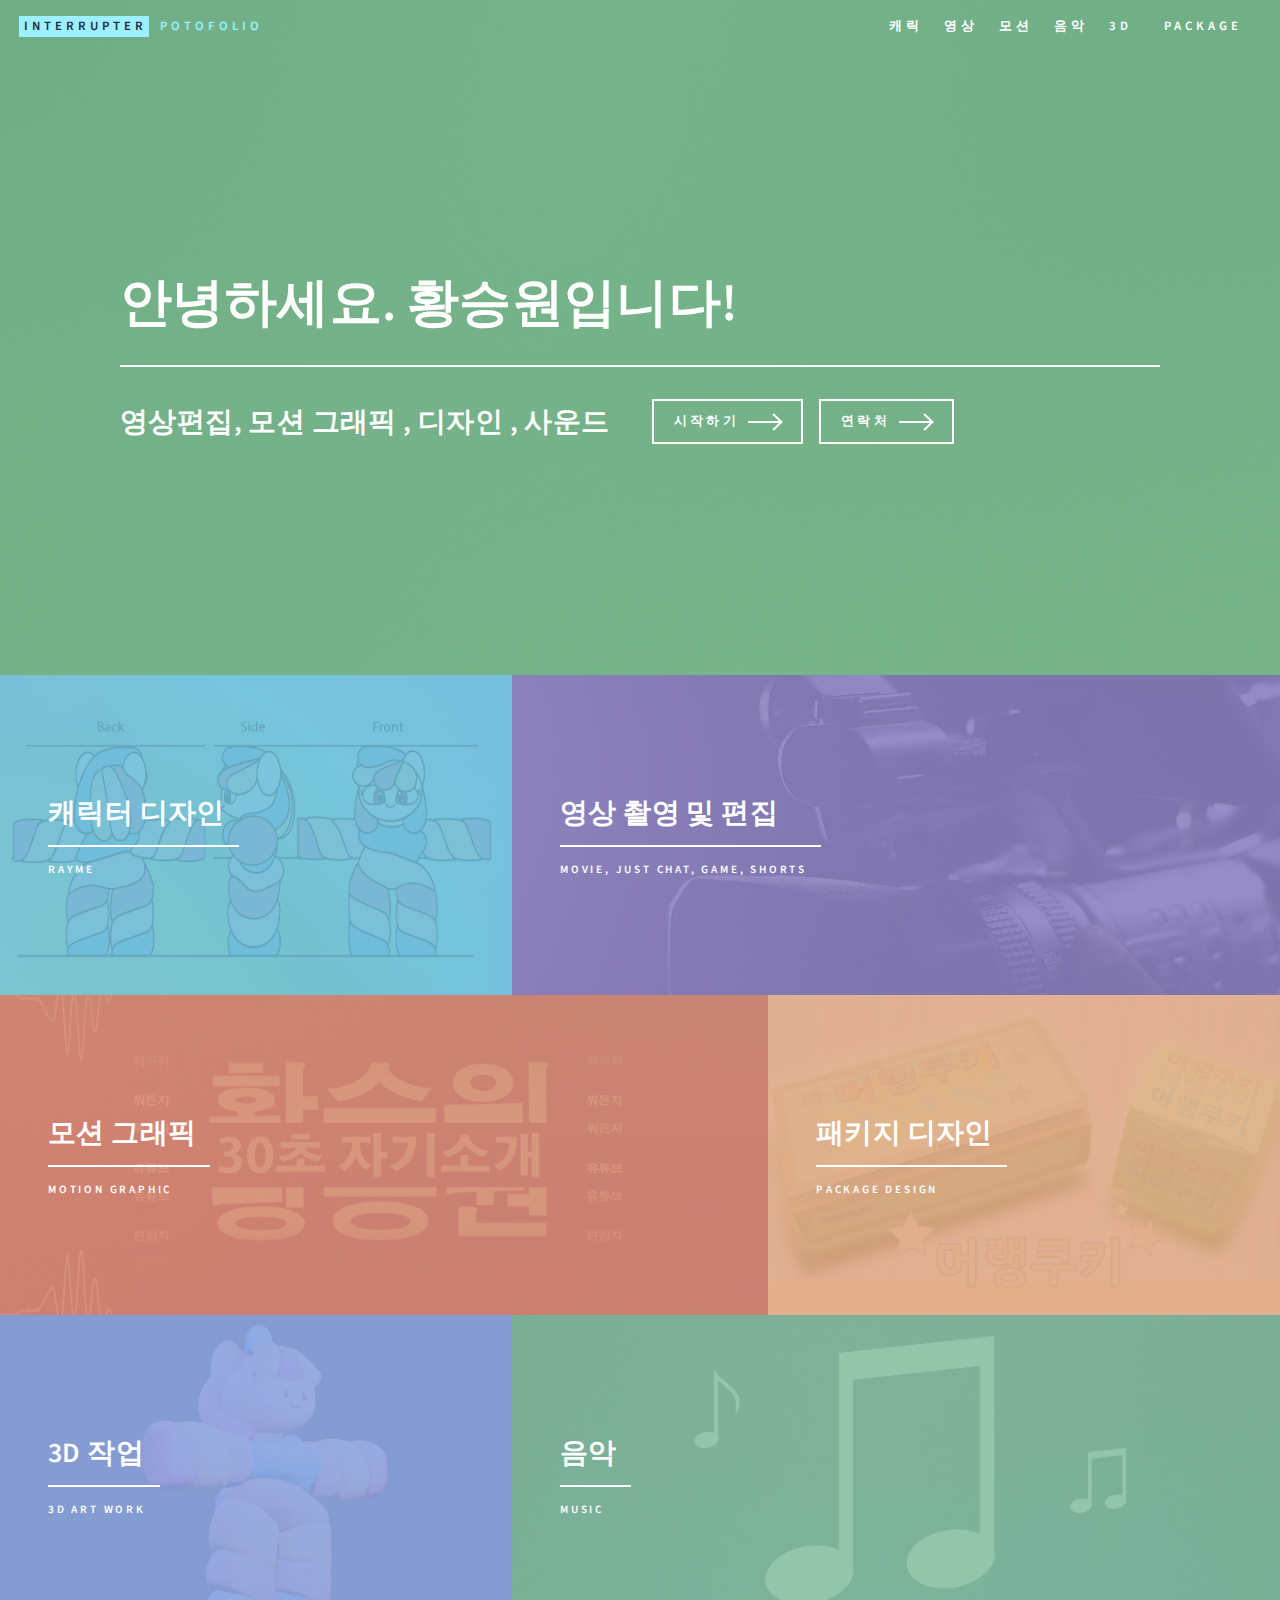
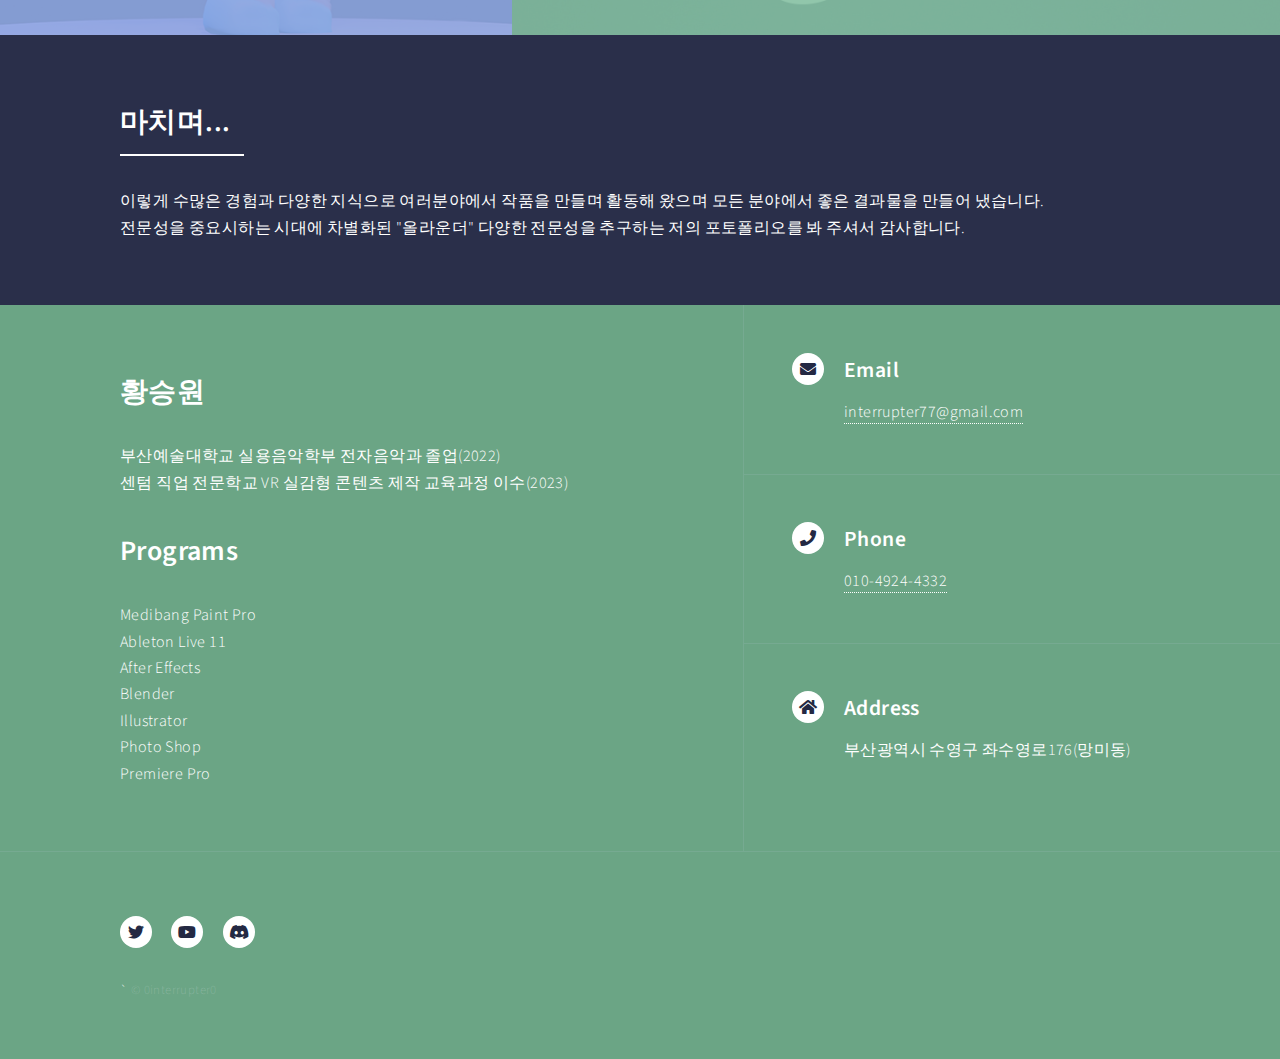
==== commit 401fe4af: "Update index.html" ====
--- a/index.html
+++ b/index.html
@@ -120,7 +120,7 @@
 									<header class="major">
 										<h3><a href="landing6
 											.html" class="link">음악</a></h3>
-										<p>Animation</p>
+										<p>Music</p>
 									</header>
 								</article>
 							</section>
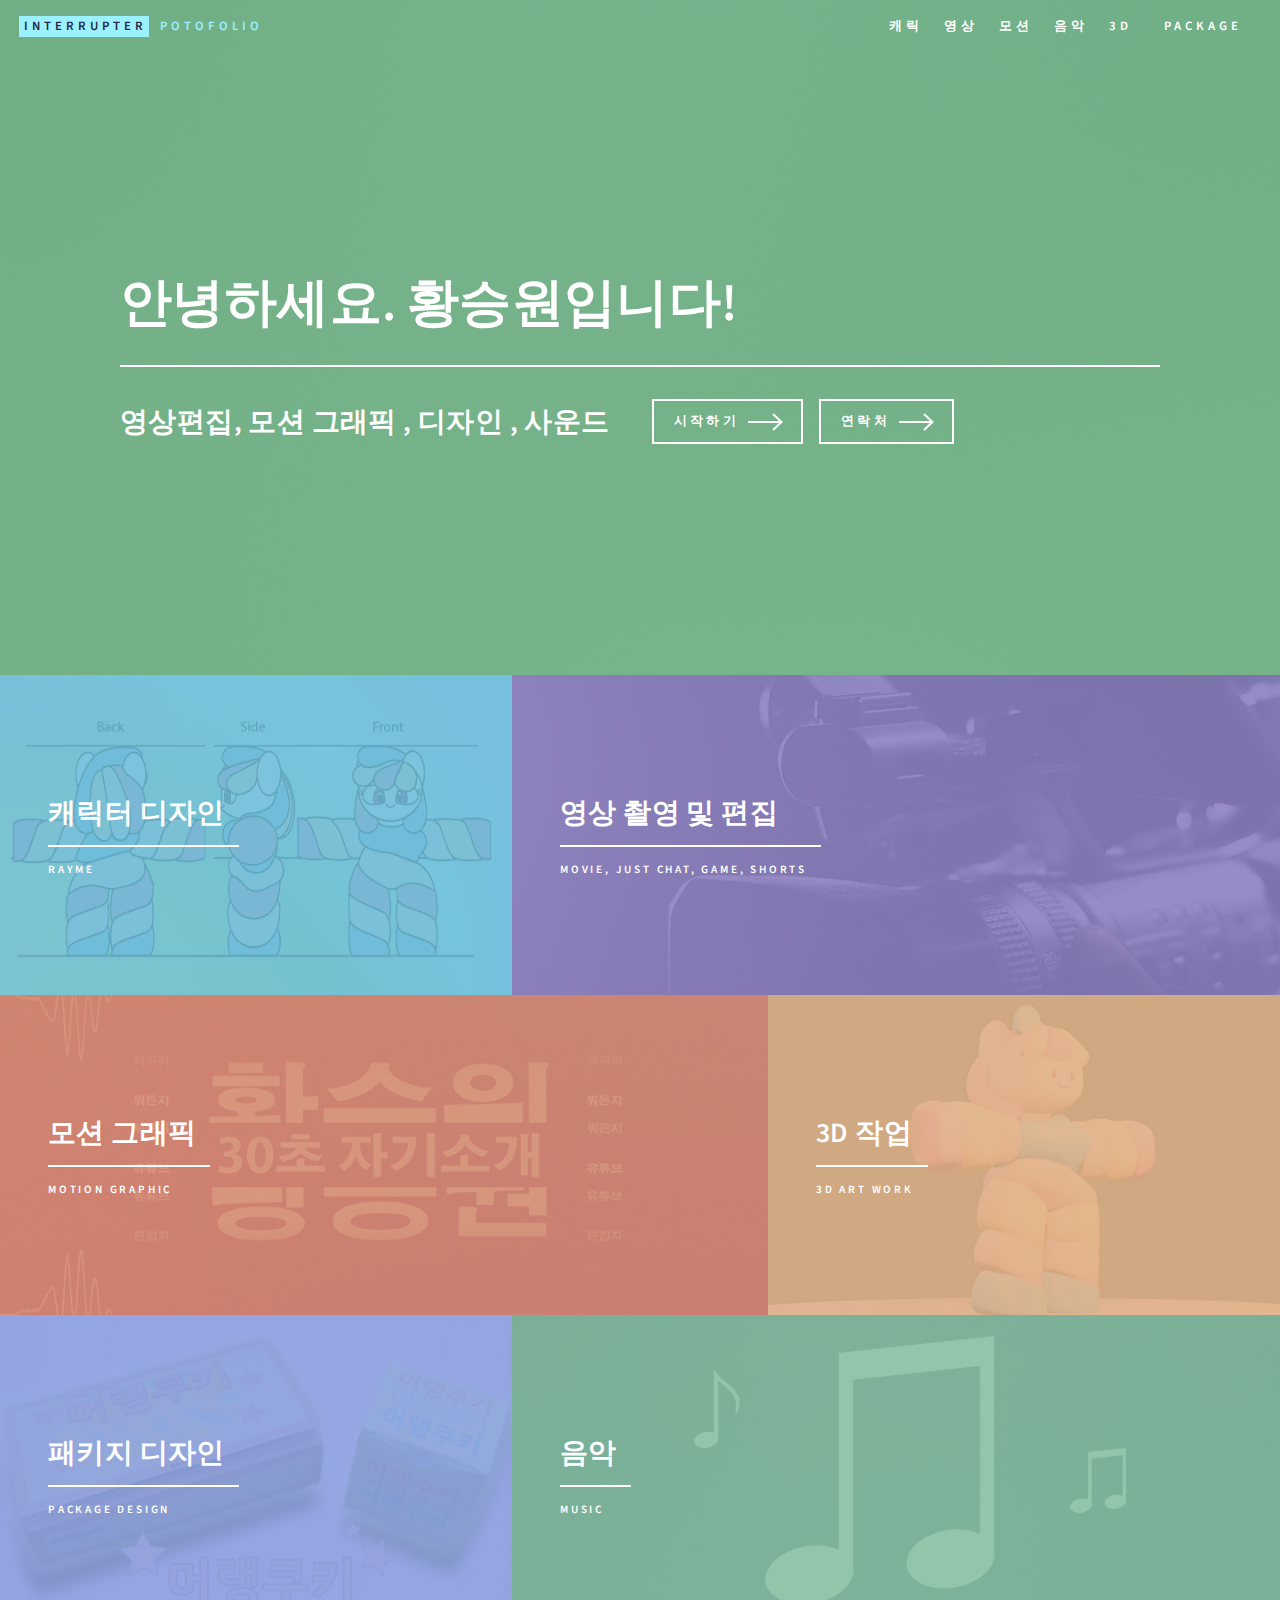
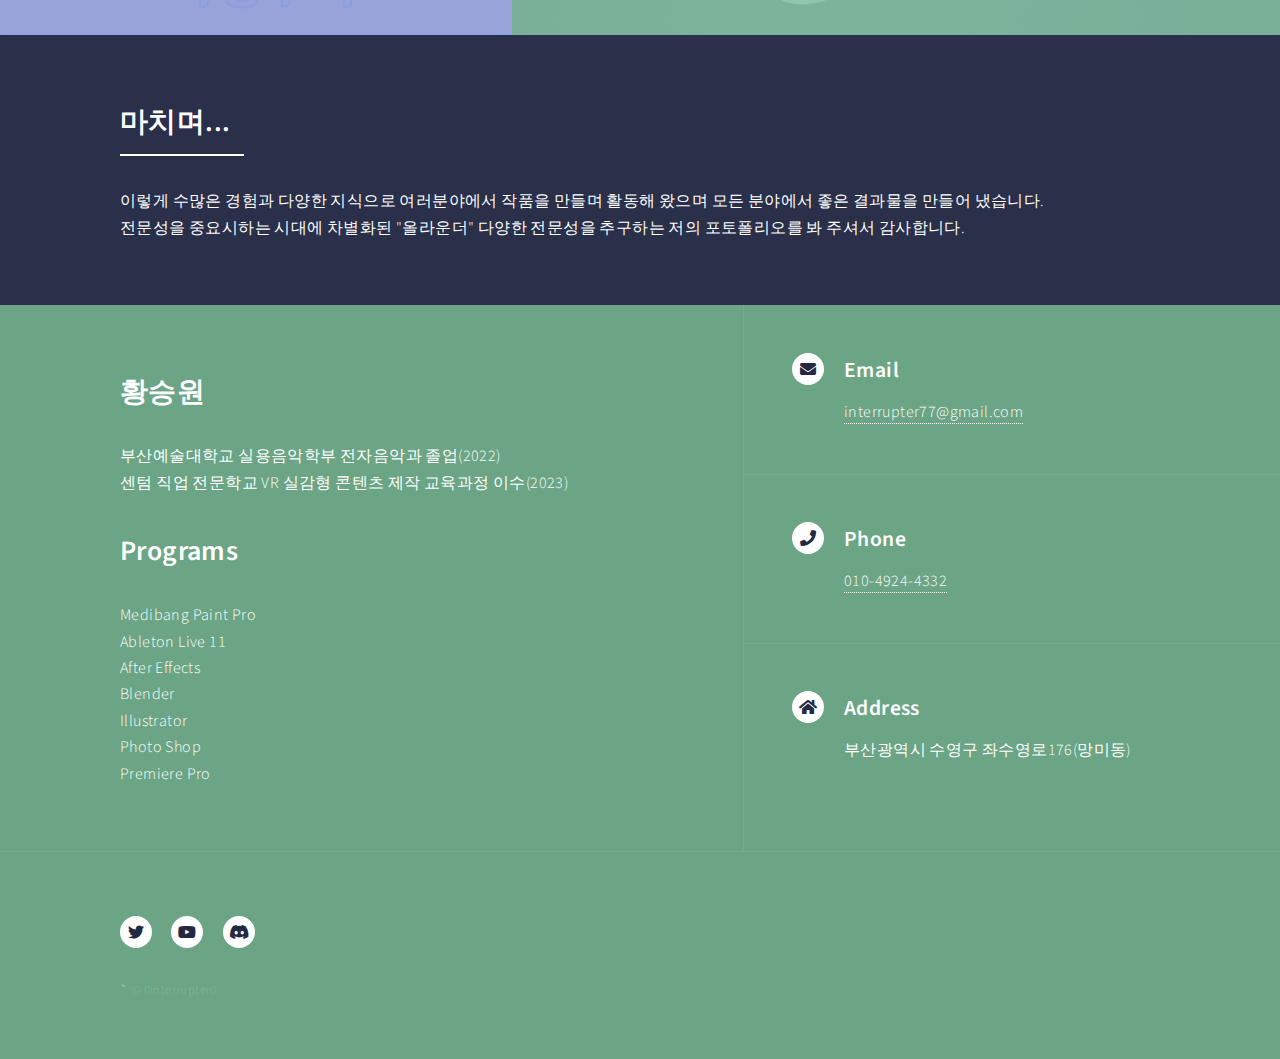
==== commit 8c9bd50c: "Update index.html" ====
--- a/index.html
+++ b/index.html
@@ -97,20 +97,20 @@
 								</article>
 								<article>
 									<span class="image">
+										<img src="images/pic05.jpg" alt="" />
+									</span>
+									<header class="major">
+										<h3><a href="landing5.html" class="link">3D 작업</a></h3>
+										<p>3D Art Work</p>
+									</header>
+								</article>
+								<article>
+									<span class="image">
 										<img src="images/pic04.jpg" alt="" />
 									</span>
 									<header class="major">
 										<h3><a href="landing4.html" class="link">패키지 디자인</a></h3>
 										<p>Package Design</p>
-									</header>
-								</article>
-								<article>
-									<span class="image">
-										<img src="images/pic05.jpg" alt="" />
-									</span>
-									<header class="major">
-										<h3><a href="landing5.html" class="link">3D 작업</a></h3>
-										<p>3D Art Work</p>
 									</header>
 								</article>
 								<article>
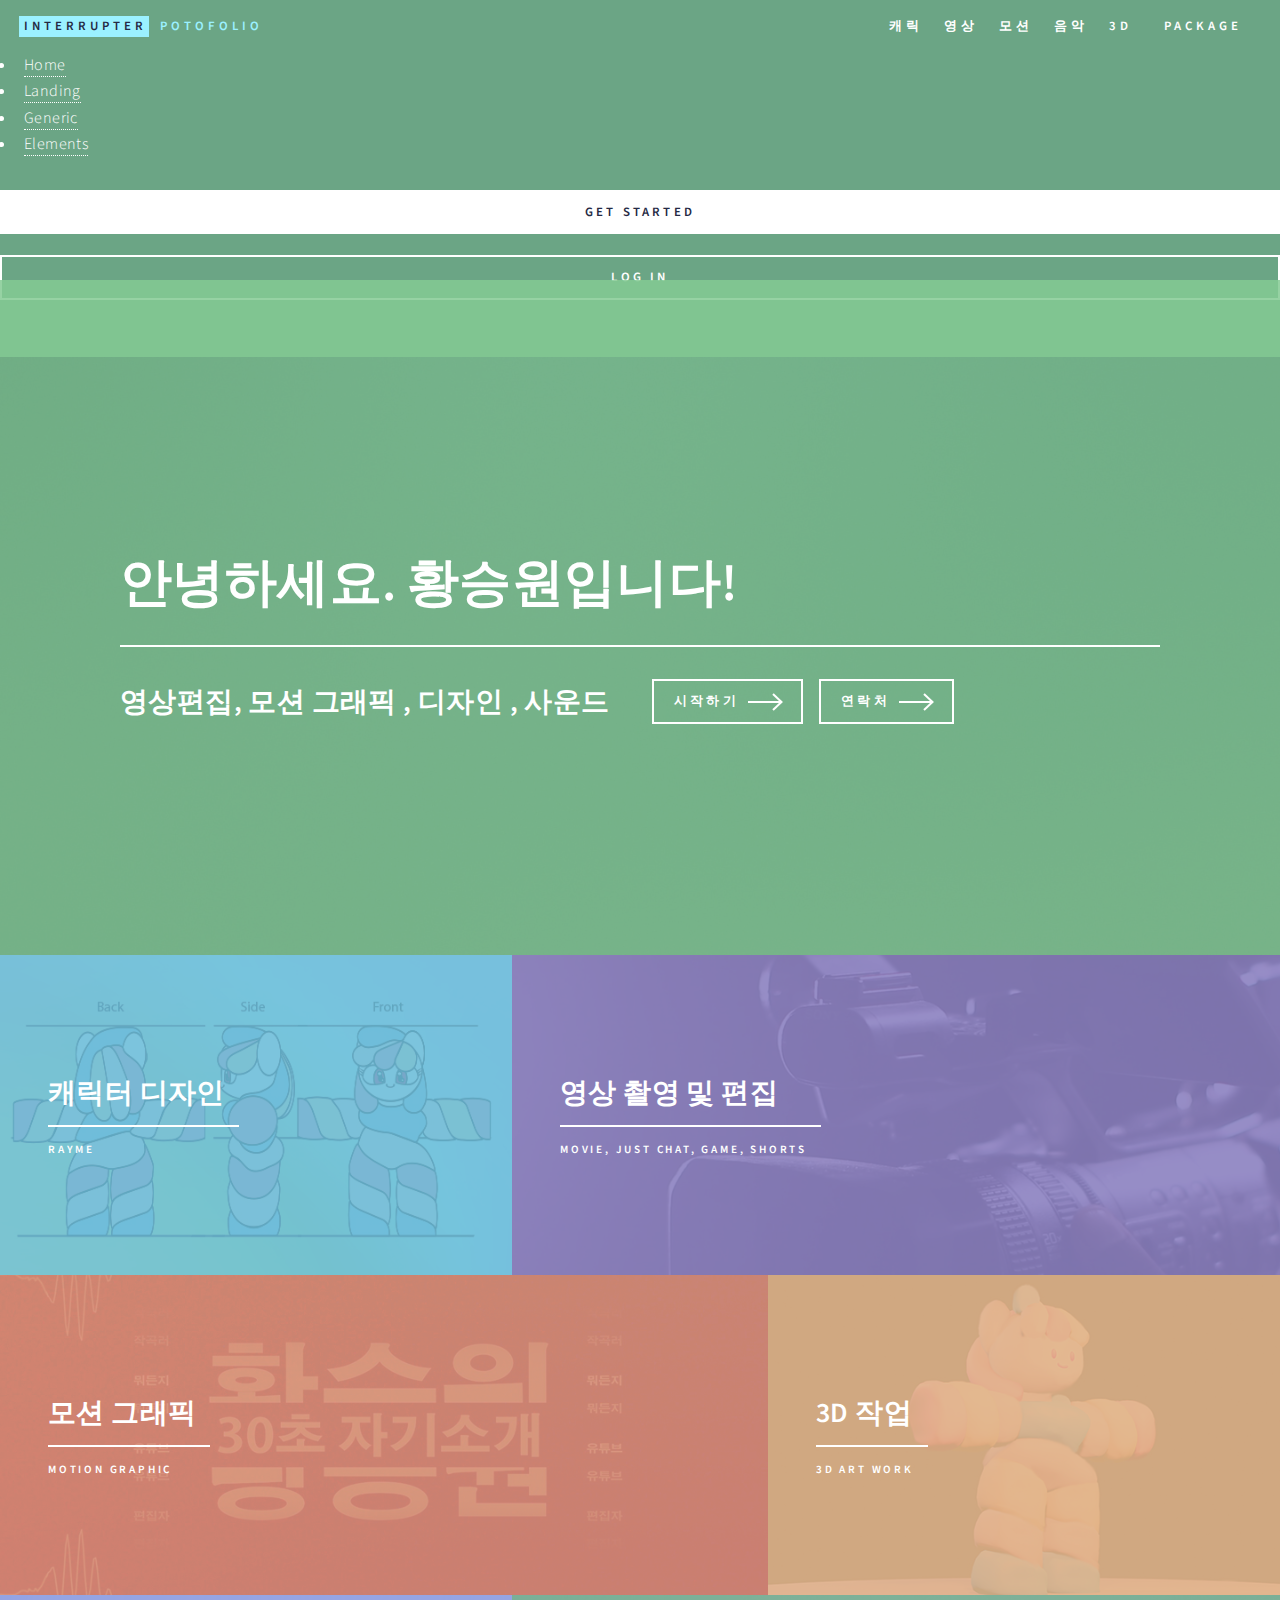
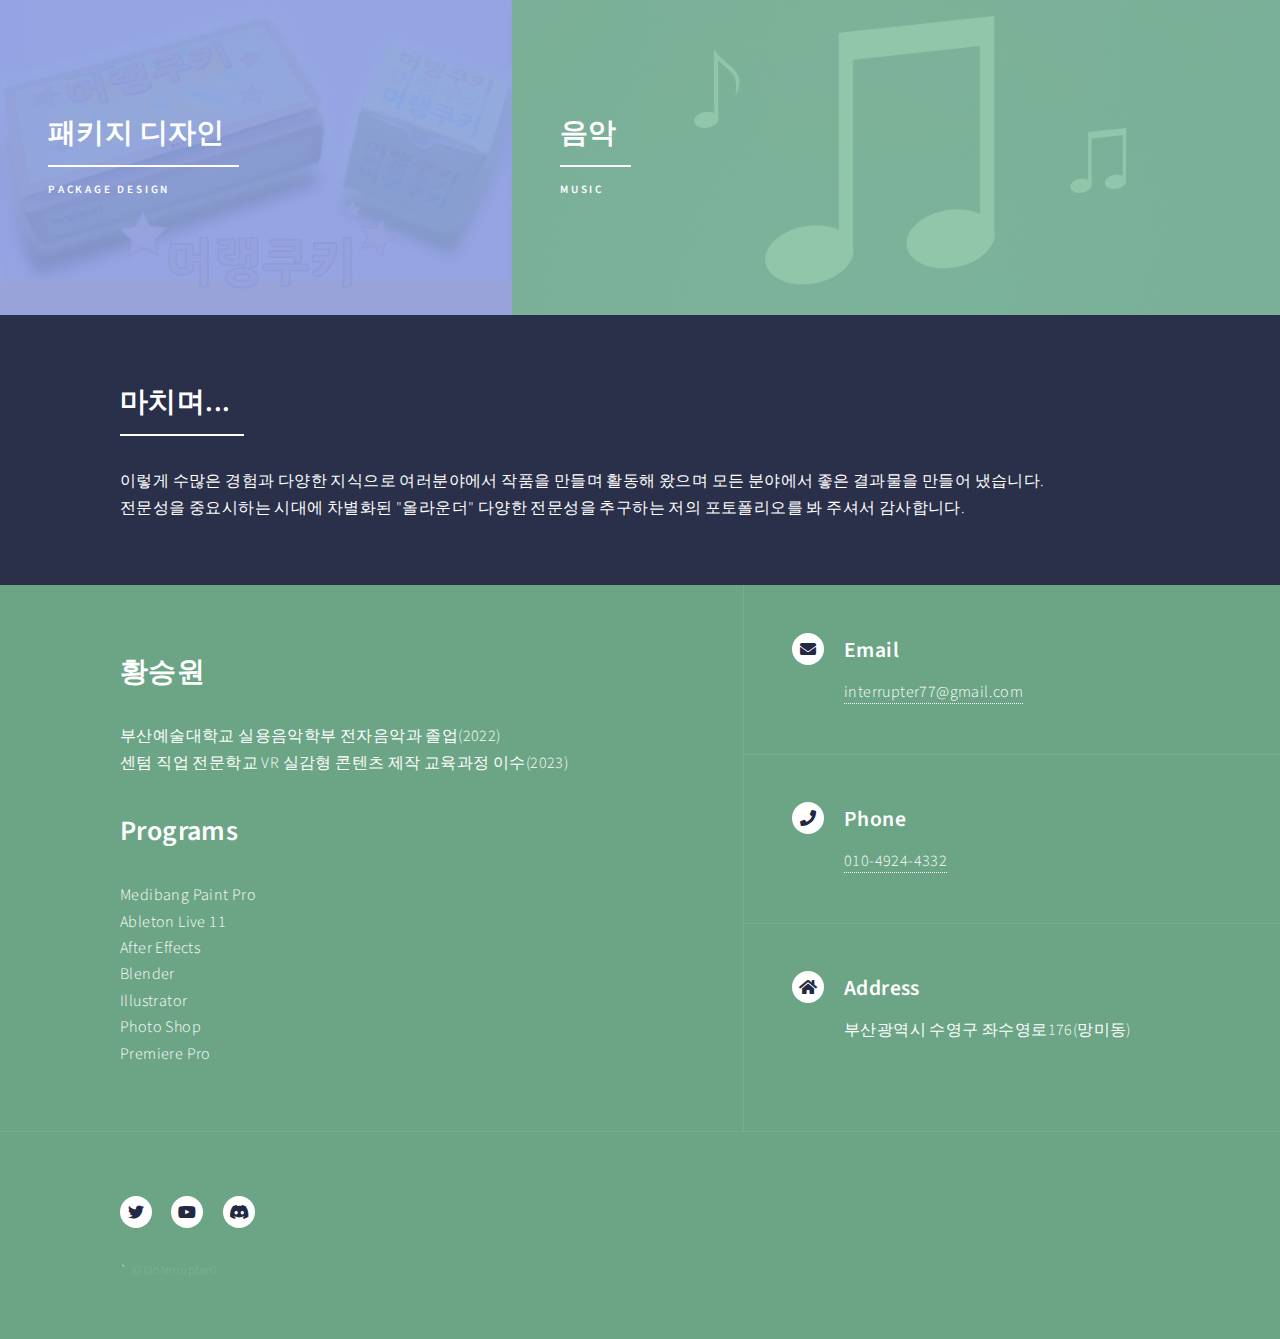
==== commit b776dcaf: "Update index.html" ====
--- a/index.html
+++ b/index.html
@@ -34,7 +34,7 @@
 					</header>
 
 				<!-- Menu -->
-					<nav id="menu">
+					<nav id="menu1">
 						<ul class="links">
 							<li><a href="index.html">Home</a></li>
 							<li><a href="landing.html">Landing</a></li>
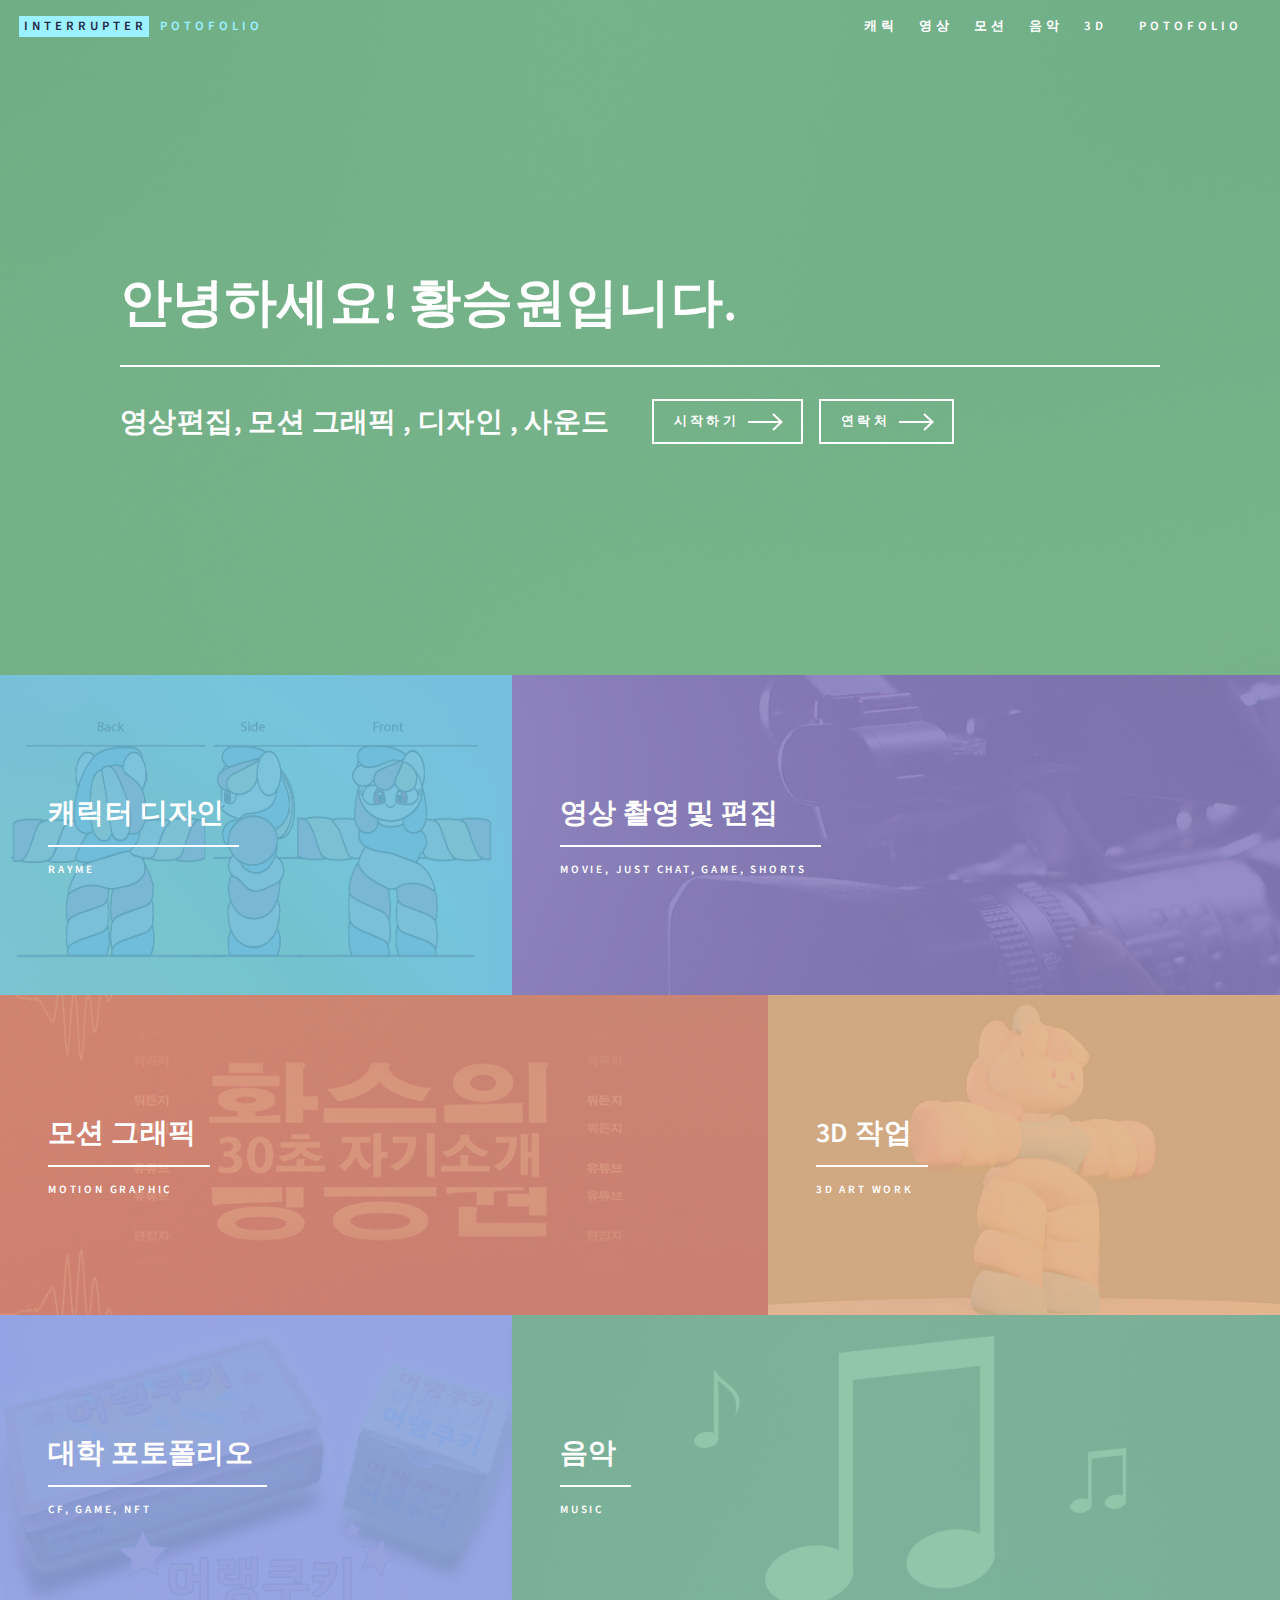
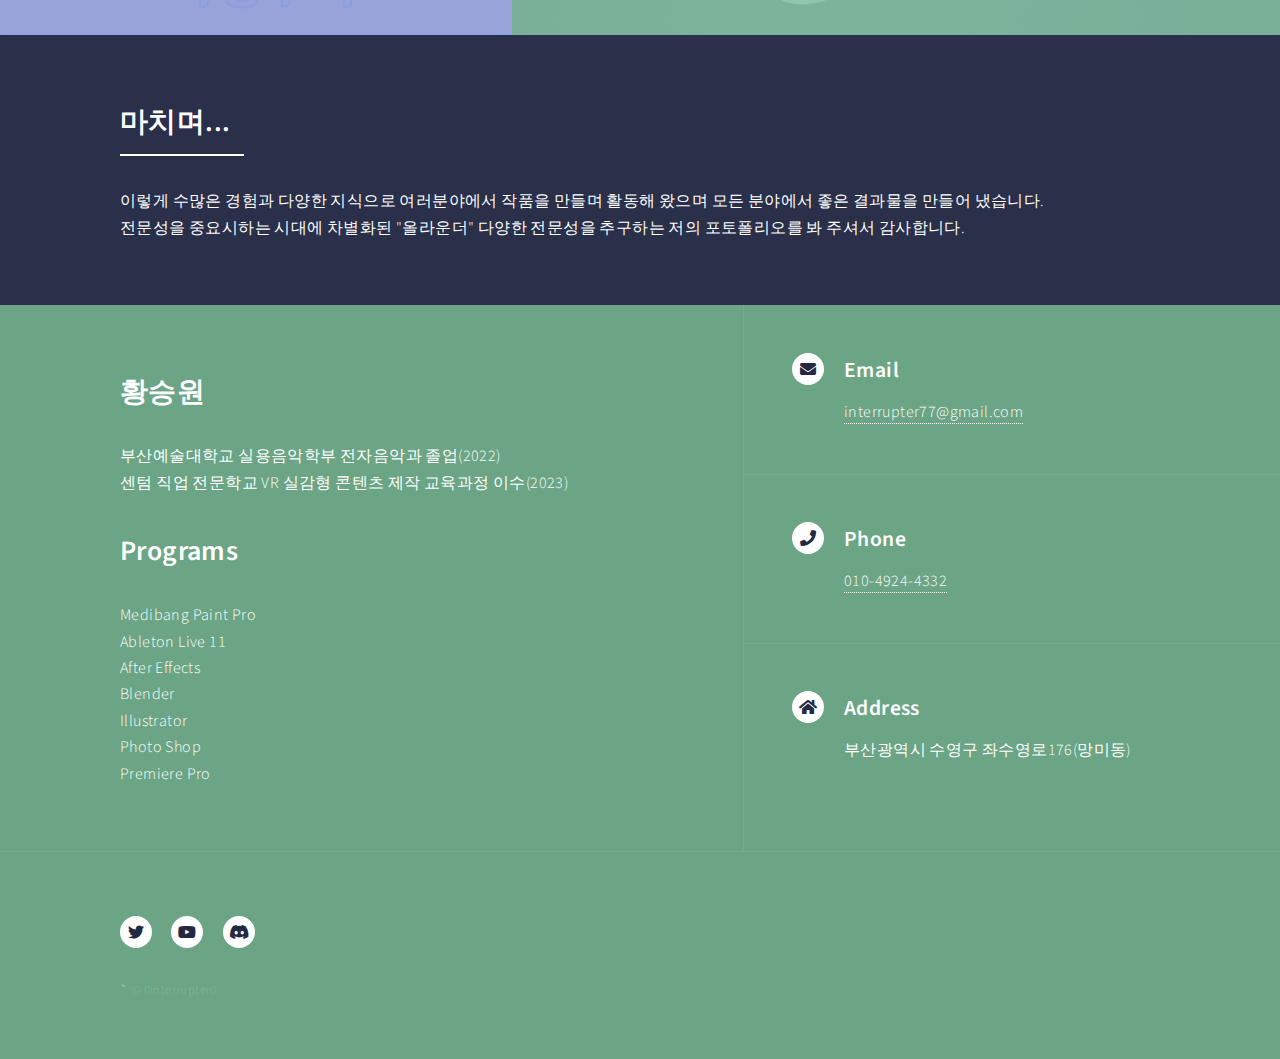
==== commit b26f4d65: "up" ====
--- a/index.html
+++ b/index.html
@@ -27,14 +27,14 @@
 						<!-- <a href="landing6.html" class="me"><span>음악</span></a> -->
 						<a href="landing6.html" class="me"><span>음악</span></a>
 						<a href="landing5.html" class="me"><span>3D</span></a>
-						<a href="landing4.html" class="me"><span>Package</span></a>
+						<a href="landing9.html" class="me"><span>Potofolio</span></a>
 
 							<a href=""></a>
 						</nav>
 					</header>
 
 				<!-- Menu -->
-					<nav id="menu1">
+					<nav id="menu">
 						<ul class="links">
 							<li><a href="index.html">Home</a></li>
 							<li><a href="landing.html">Landing</a></li>
@@ -51,7 +51,7 @@
 					<section id="banner" class="major">
 						<div class="inner">
 							<header class="major">
-								<h1>안녕하세요. 황승원입니다!</h1>
+								<h1>안녕하세요! 황승원입니다.</h1>
 							</header>
 							<div class="content">
 								<h2>영상편집, 모션 그래픽 , 디자인 , 사운드</h2>
@@ -109,8 +109,8 @@
 										<img src="images/pic04.jpg" alt="" />
 									</span>
 									<header class="major">
-										<h3><a href="landing4.html" class="link">패키지 디자인</a></h3>
-										<p>Package Design</p>
+										<h3><a href="landing9.html" class="link">대학 포토폴리오</a></h3>
+										<p>CF, Game, NFT</p>
 									</header>
 								</article>
 								<article>
@@ -118,8 +118,7 @@
 										<img src="images/pic06.jpg" alt="" />
 									</span>
 									<header class="major">
-										<h3><a href="landing6
-											.html" class="link">음악</a></h3>
+										<h3><a href="landing6.html" class="link">음악</a></h3>
 										<p>Music</p>
 									</header>
 								</article>
